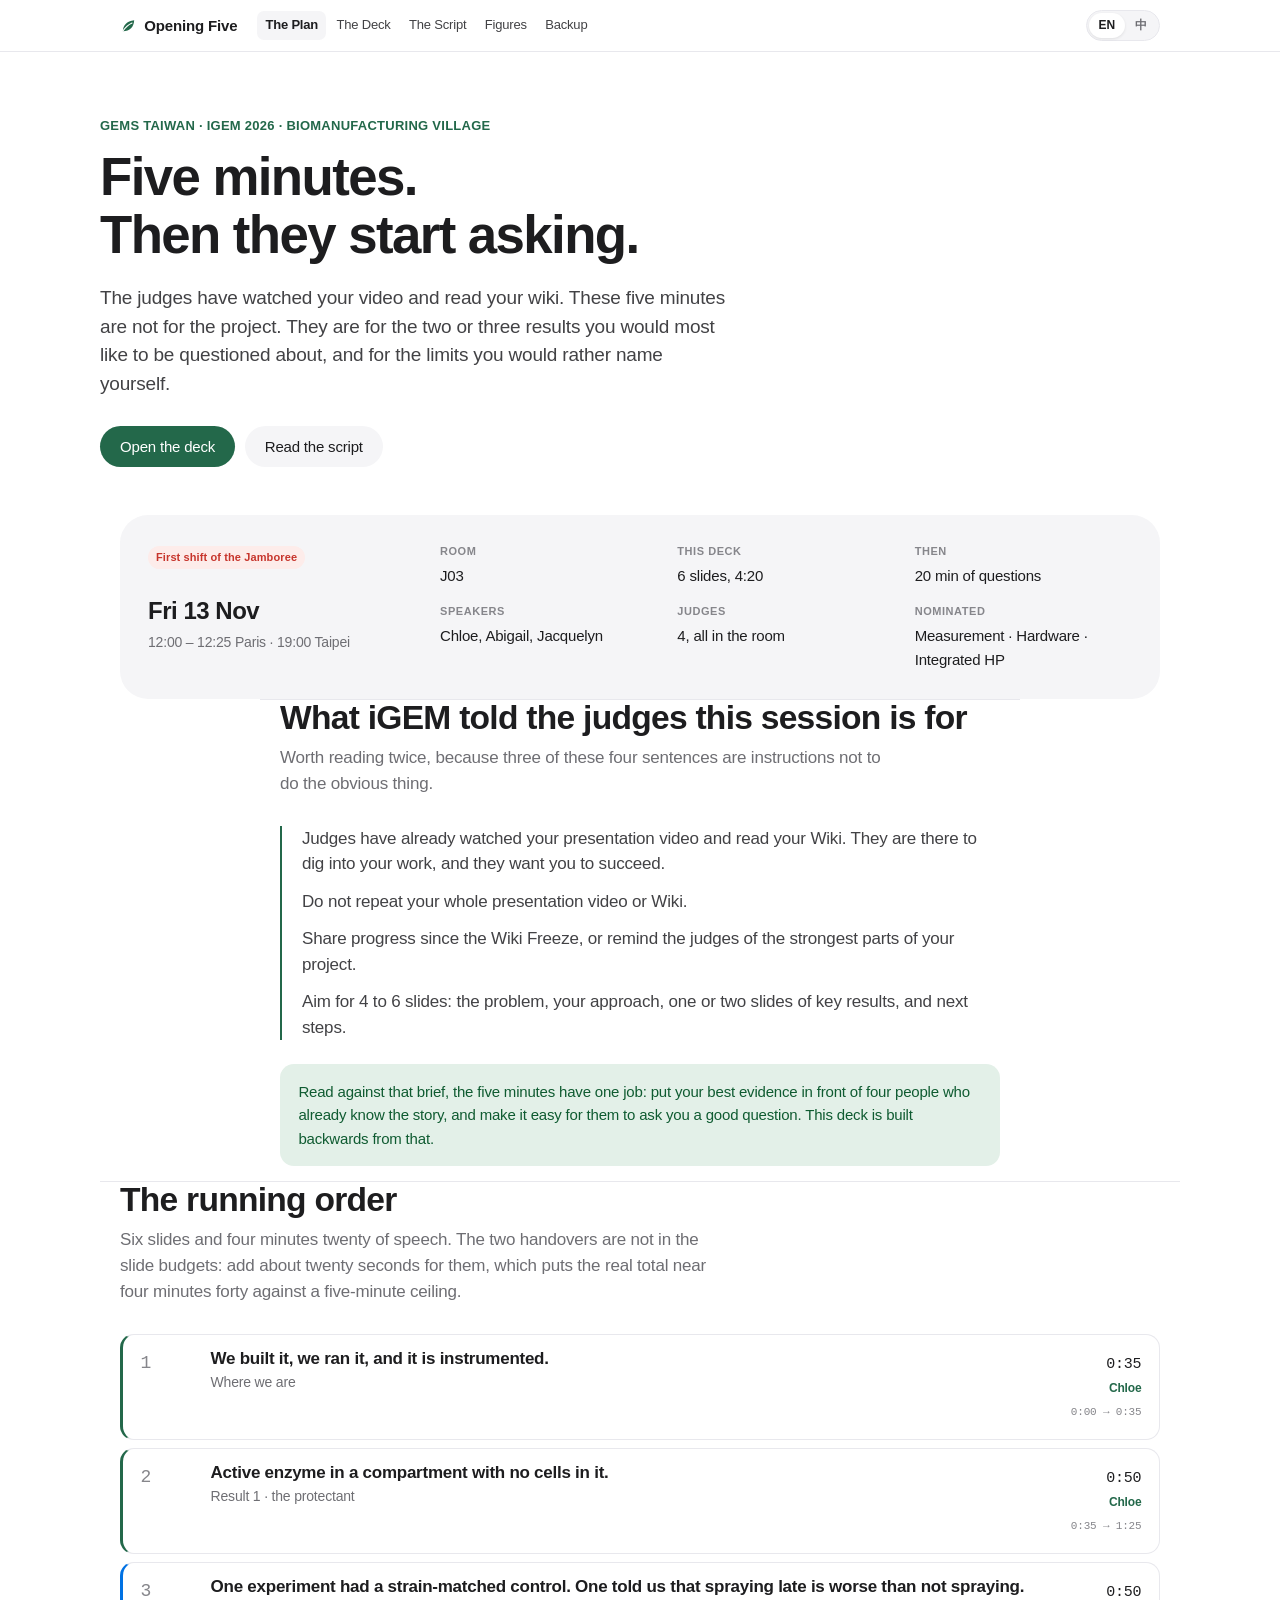
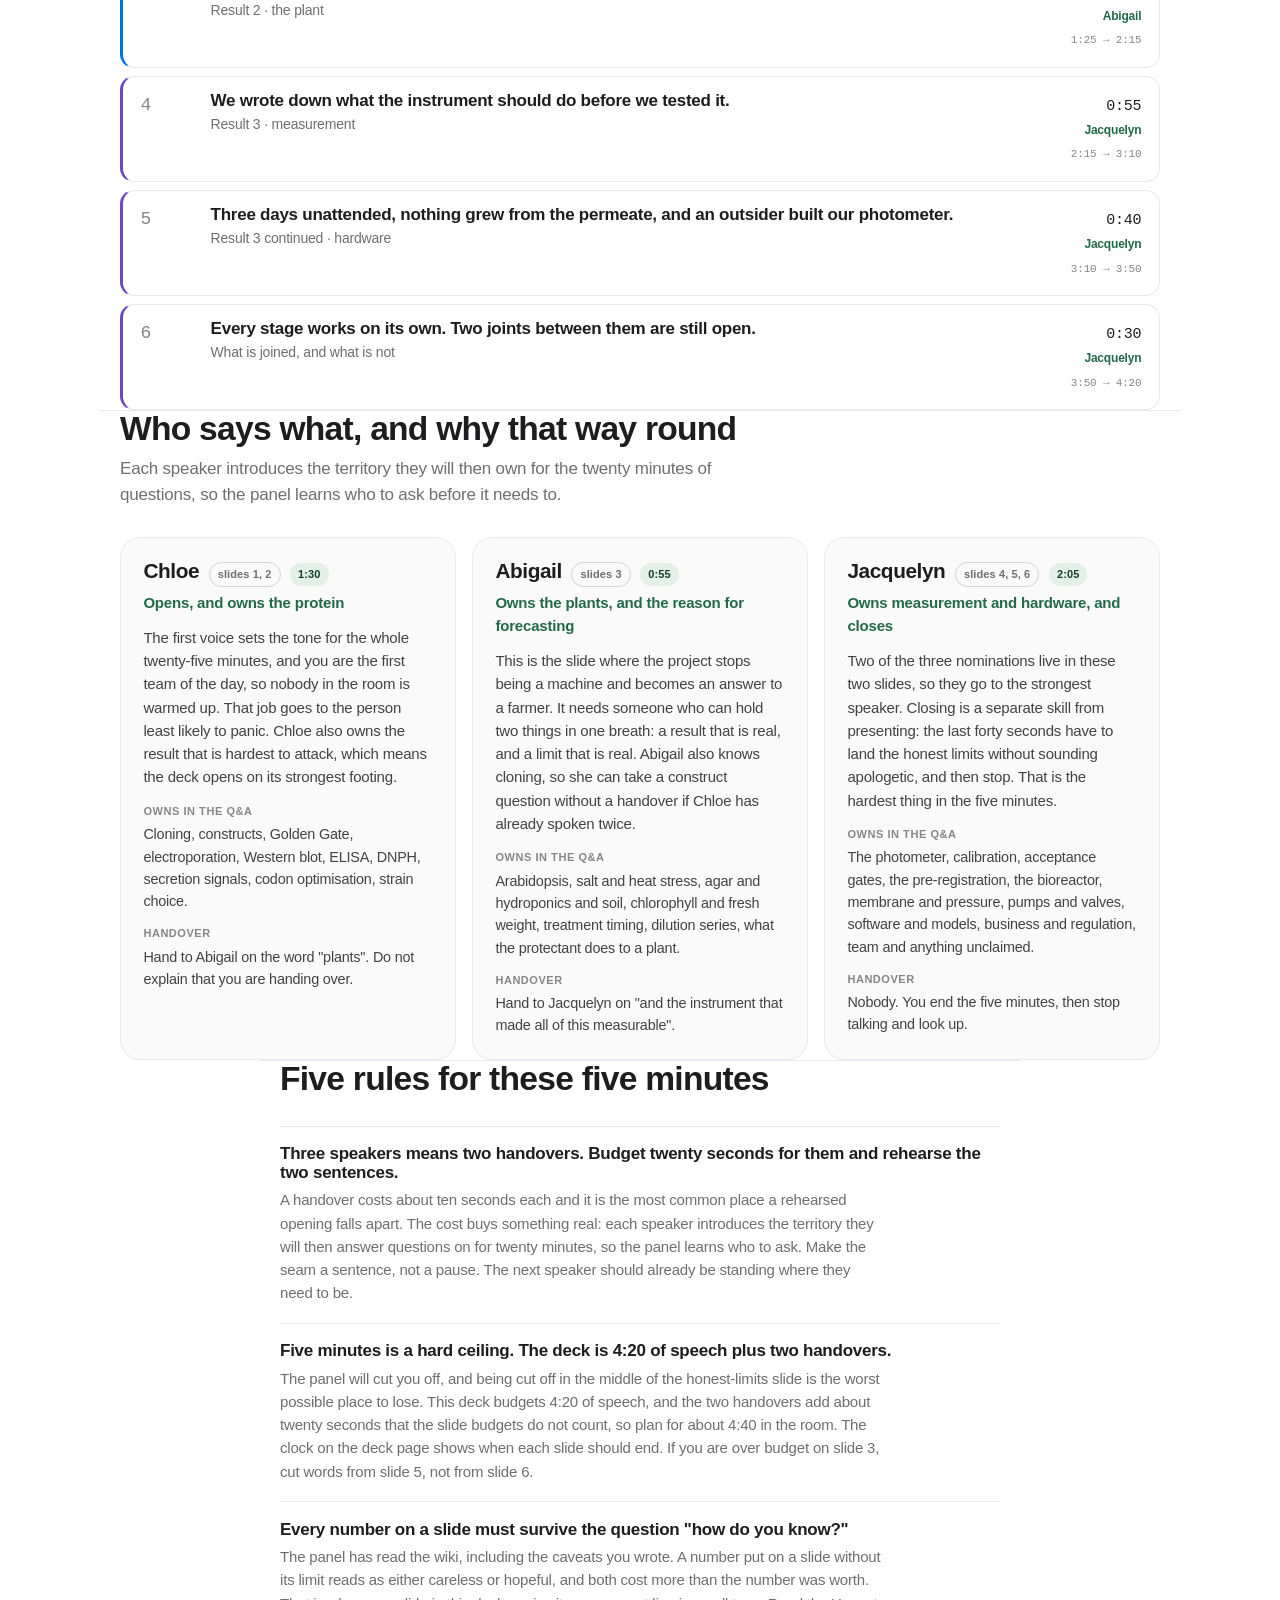
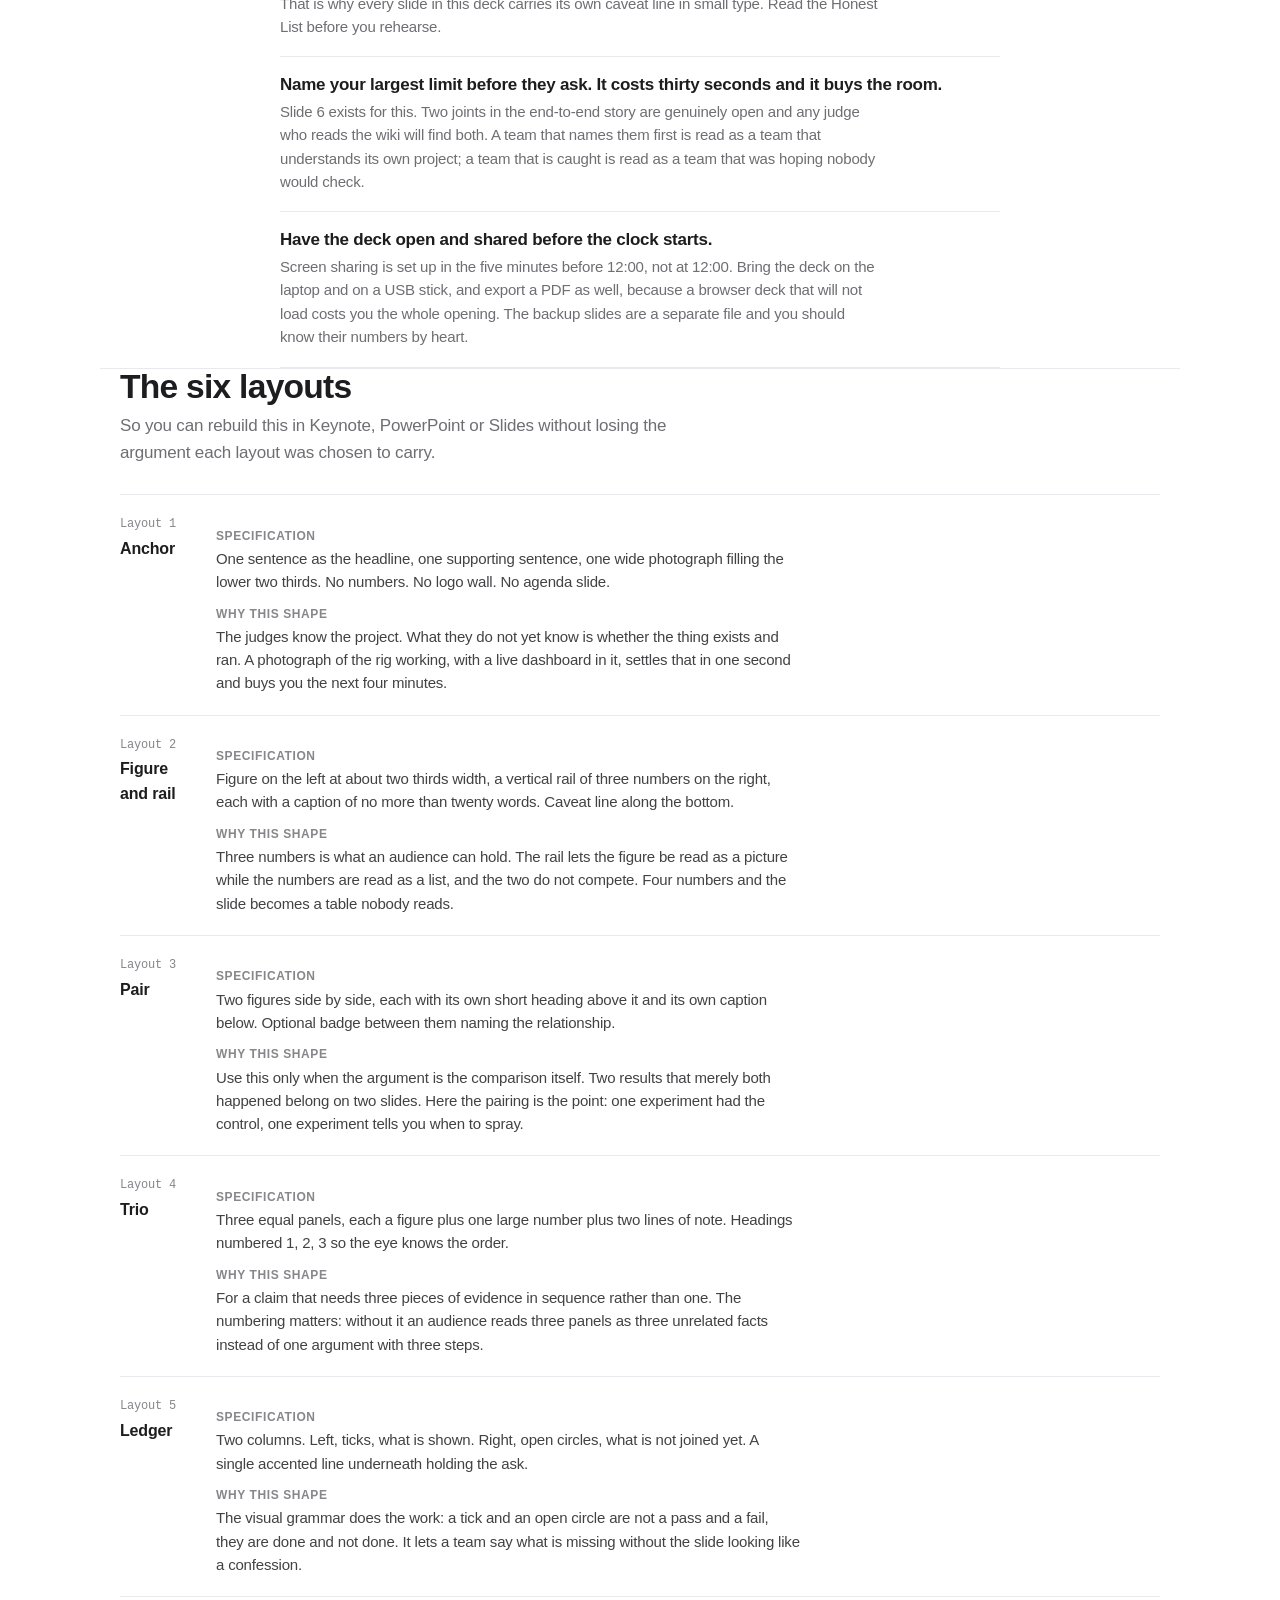
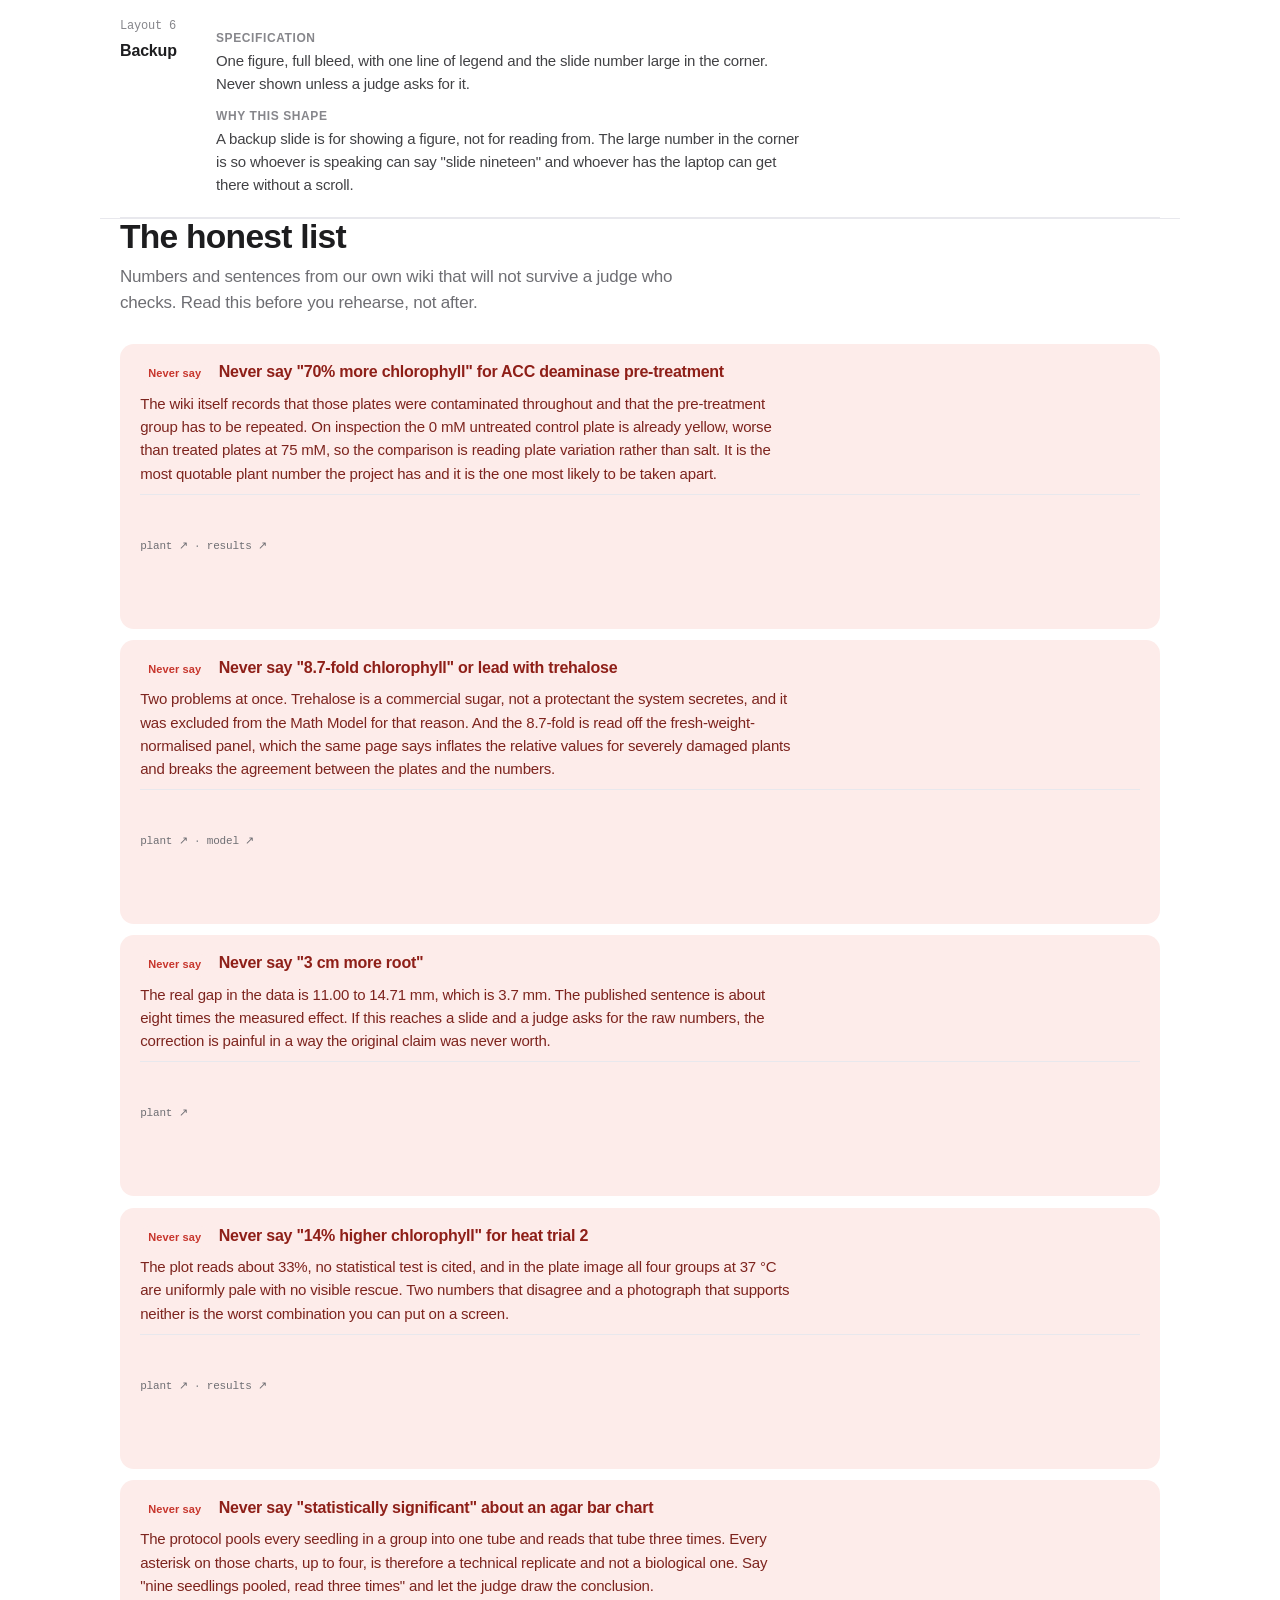
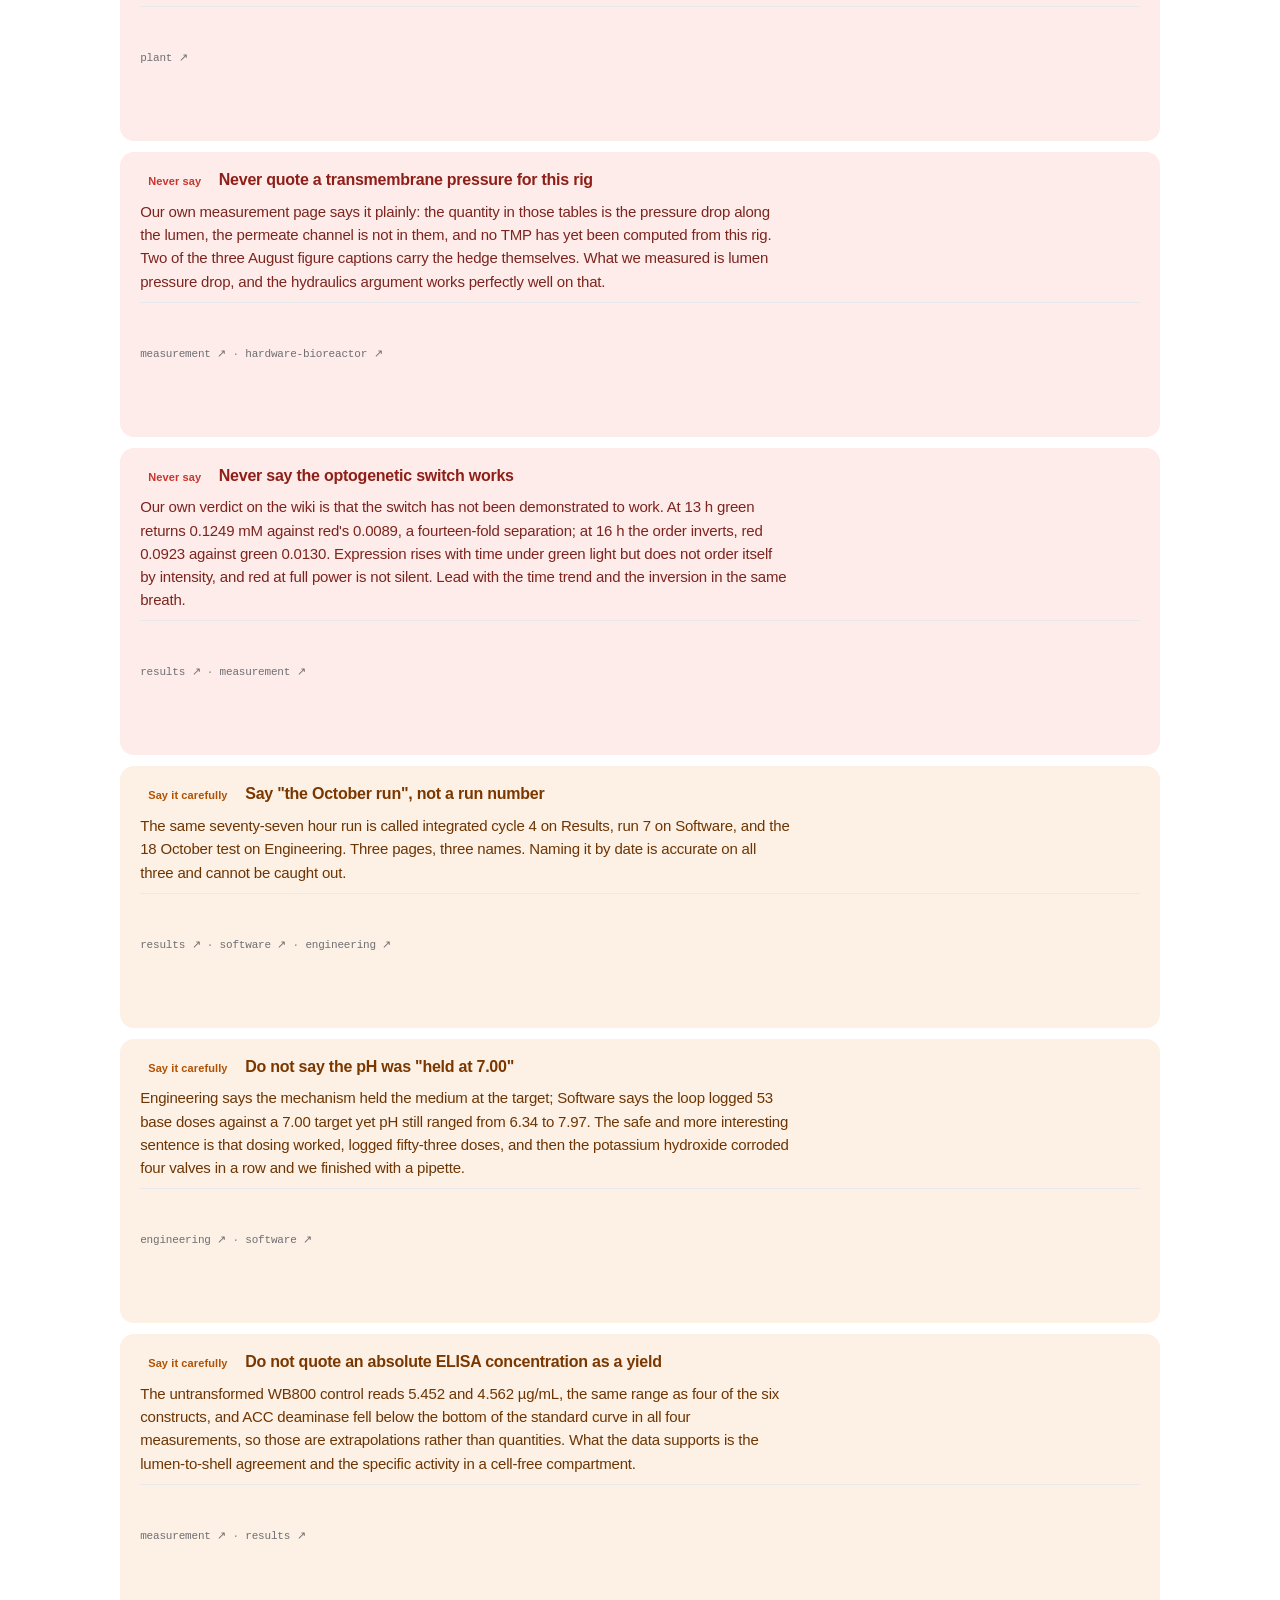
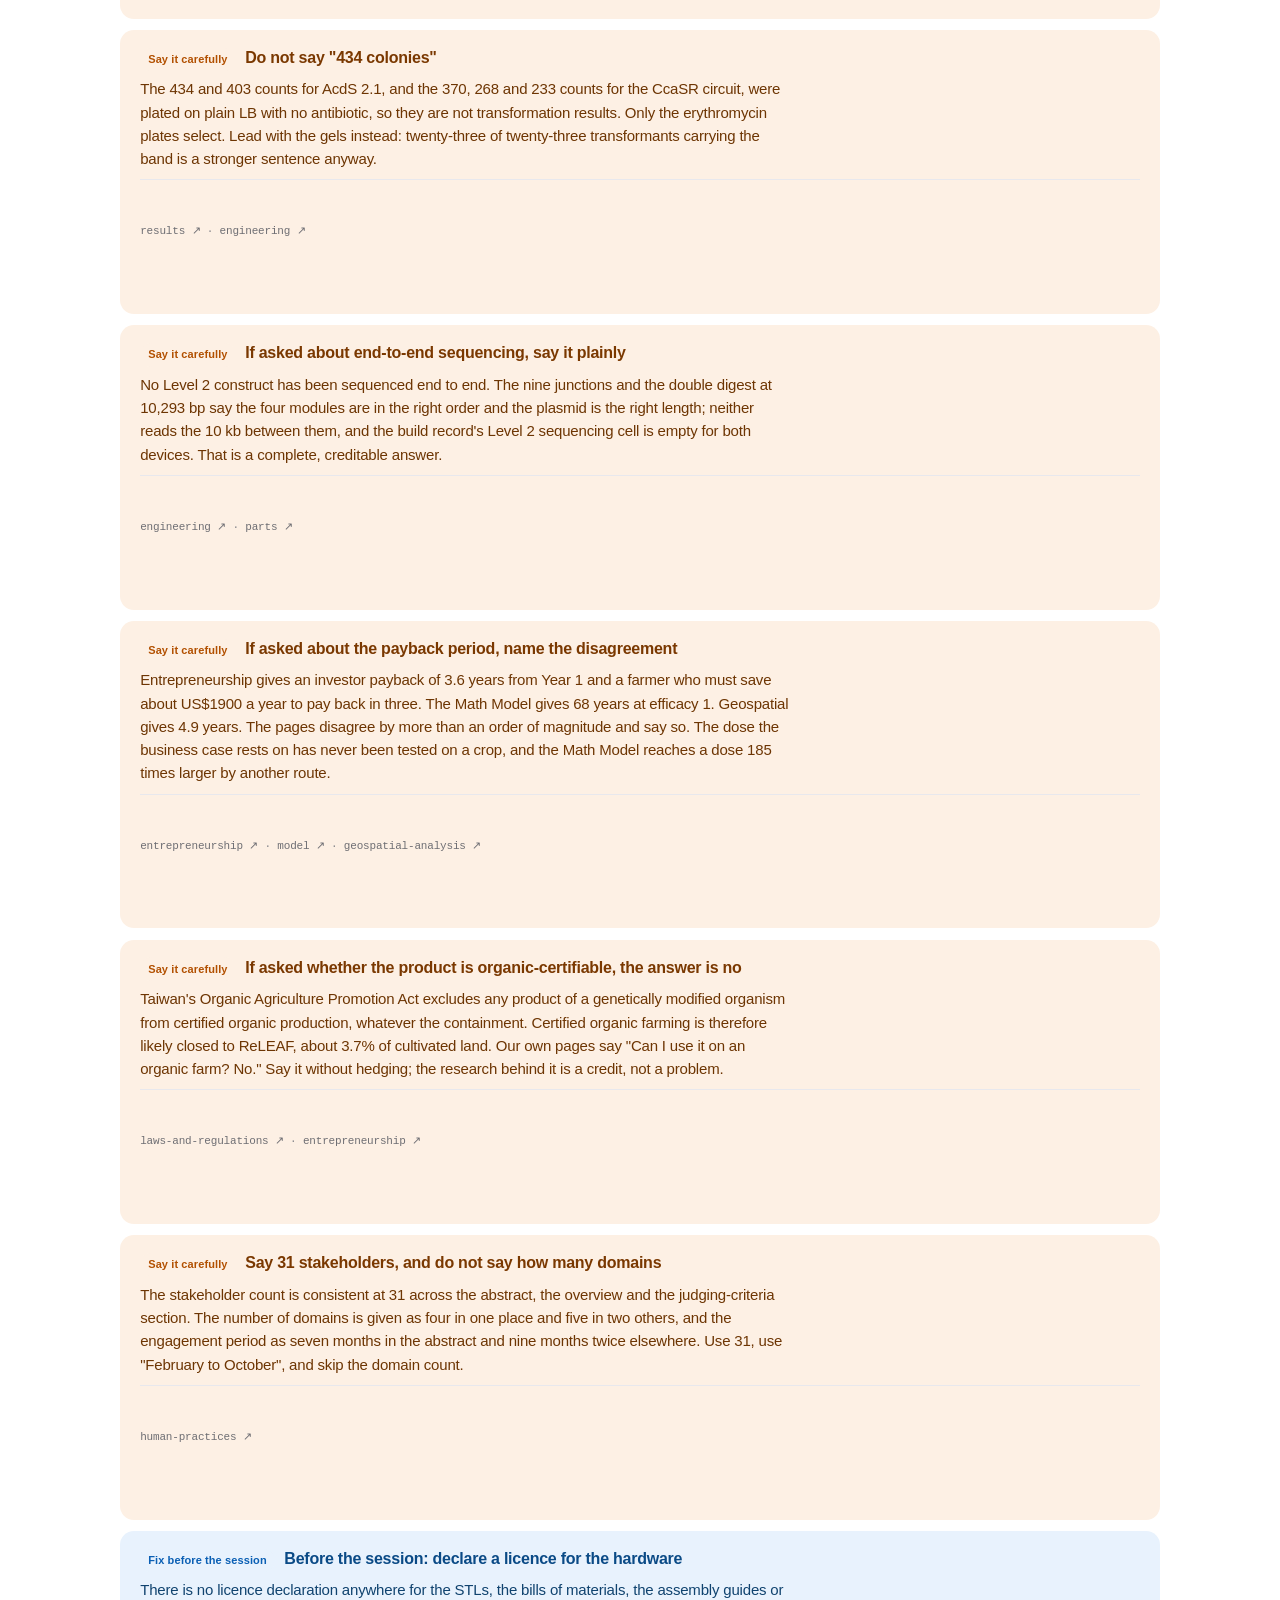
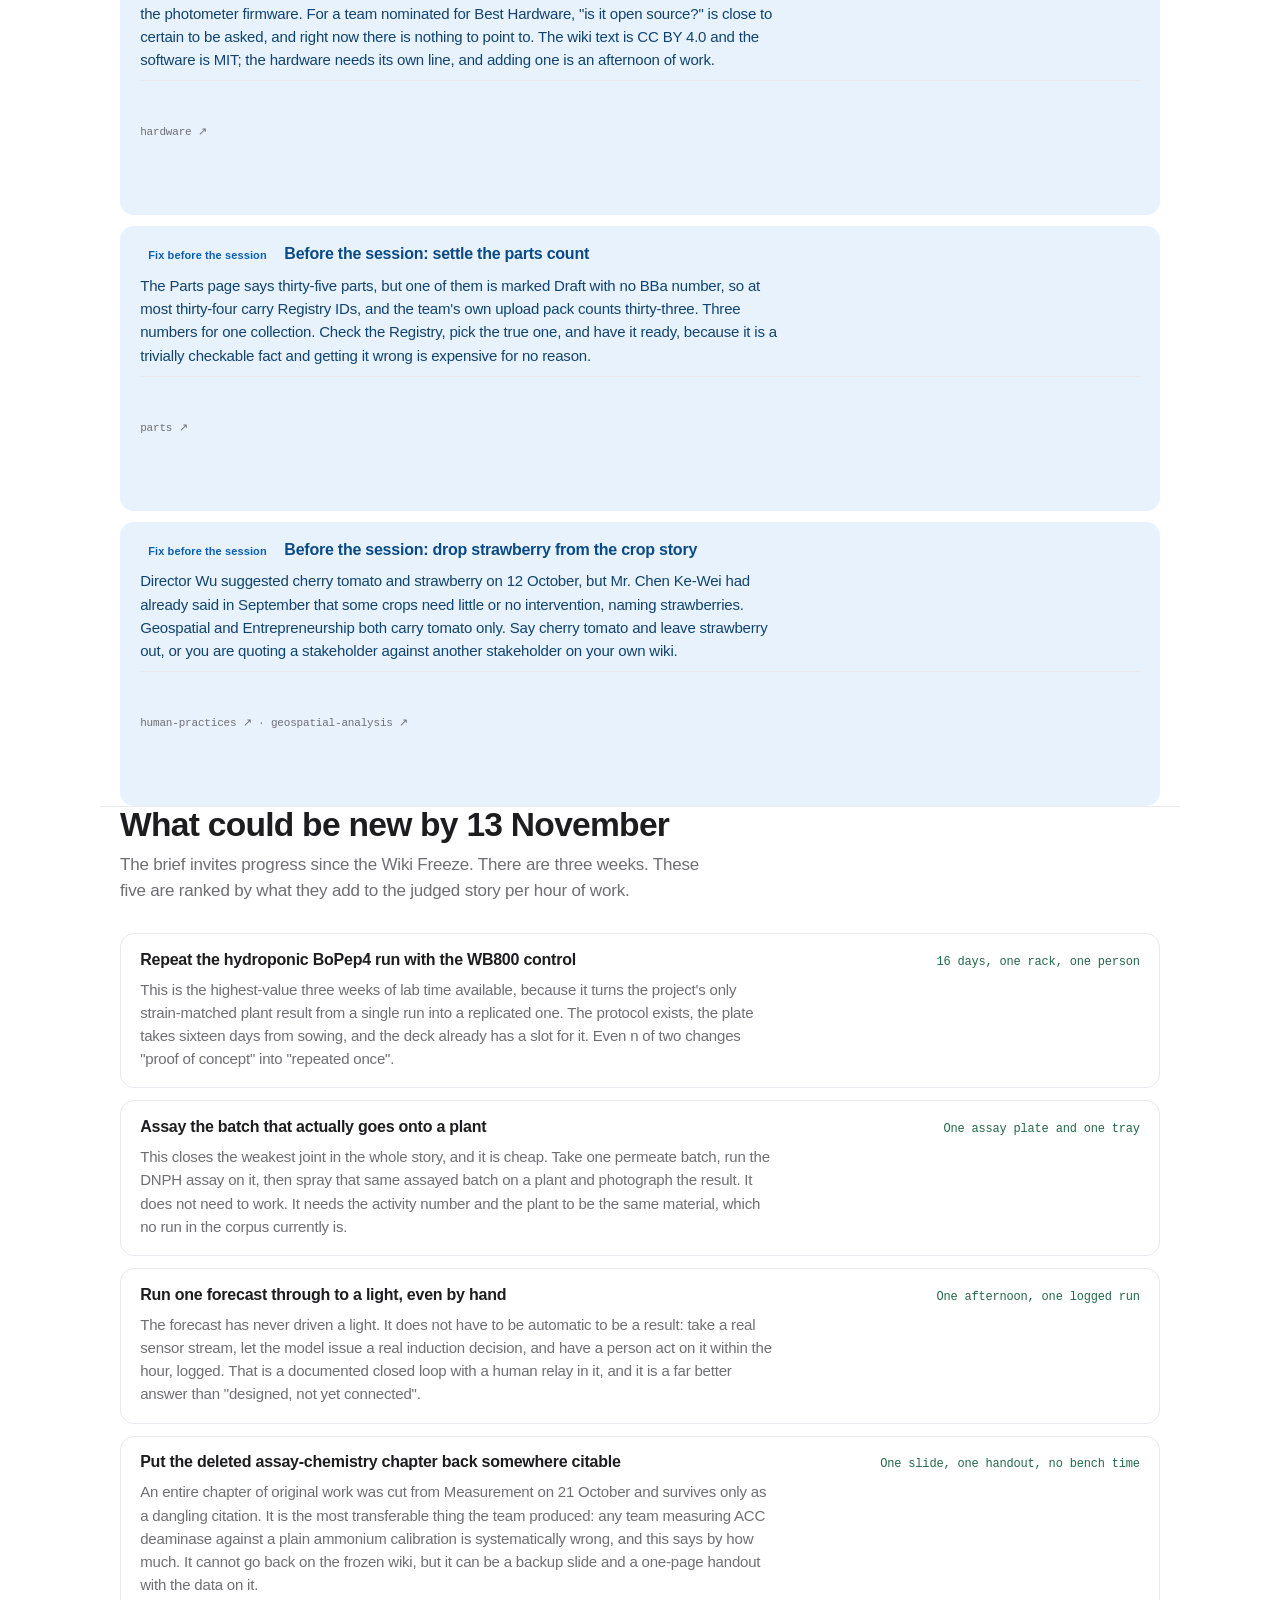
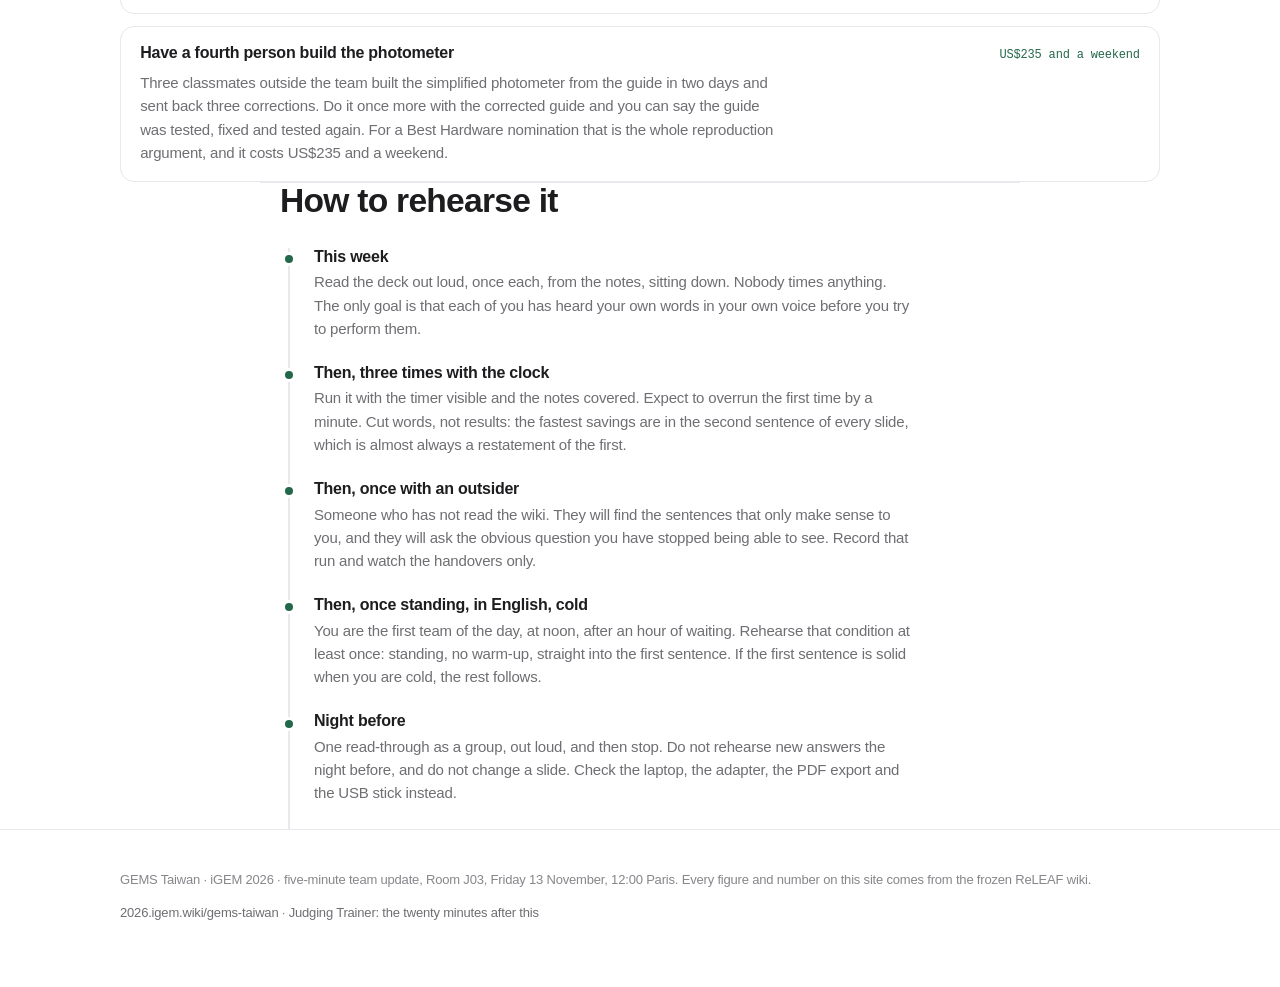
==== docs/index.html @ 12028c1b "ReLEAF Opening Five: six slides and 4:20 for the 13 Nov judging update Five bilingual pages for the " ====
<!doctype html>
<html lang="en">
<head>
<meta charset="utf-8">
<meta name="viewport" content="width=device-width, initial-scale=1">
<title>ReLEAF Opening Five · the five-minute judging update</title>
<meta name="description" content="Six slides, three speakers and four minutes thirty for the GEMS Taiwan five-minute team update at the iGEM 2026 Grand Jamboree.">
<link rel="stylesheet" href="assets/css/base.css">
<link rel="stylesheet" href="assets/css/pages.css">
<link rel="icon" href="data:image/svg+xml,%3Csvg xmlns='http://www.w3.org/2000/svg' viewBox='0 0 24 24'%3E%3Cpath d='M4 20c0-8 5.5-14.5 16-15.5C19.5 14 14 20 4 20Z' fill='%2323684a'/%3E%3C/svg%3E">
</head>
<body>

<header class="hero wrap">
  <p class="eyebrow" data-en="GEMS Taiwan · iGEM 2026 · Biomanufacturing Village" data-zh="GEMS Taiwan · iGEM 2026 · 生物製造村"></p>
  <h1 data-en="Five minutes." data-zh="五分鐘。"></h1>
  <h1 class="h1-muted" data-en="Then they start asking." data-zh="然後他們開始提問。"></h1>
  <p class="lede" style="max-width:60ch;margin-top:1.25rem"
     data-en="The judges have watched your video and read your wiki. These five minutes are not for the project. They are for the two or three results you would most like to be questioned about, and for the limits you would rather name yourself."
     data-zh="評審已經看過你們的影片、讀過你們的 wiki。這五分鐘不是用來介紹專題的。它是用來講那兩三個你們最希望被追問的結果，以及那些你們寧願自己先說出口的限制。"></p>
  <div class="btn-row" style="margin-top:1.75rem">
    <a class="btn btn-accent" href="deck.html" data-en="Open the deck" data-zh="打開投影片"></a>
    <a class="btn btn-ghost" href="script.html" data-en="Read the script" data-zh="讀逐字稿"></a>
  </div>
</header>

<section class="wrap" id="session">
  <div class="sess">
    <div>
      <p class="pill pill-r" data-en="First shift of the Jamboree" data-zh="全場第一輪"></p>
      <div class="sess-date" style="margin-top:.7rem">
        <strong data-en="Fri 13 Nov" data-zh="11 月 13 日（五）"></strong>
        <span data-en="12:00 – 12:25 Paris · 19:00 Taipei" data-zh="巴黎 12:00 – 12:25 · 台北 19:00"></span>
      </div>
      <p class="cd" id="countdown" aria-live="polite"></p>
    </div>
    <dl class="sess-facts">
      <div><dt data-en="Room" data-zh="會談室"></dt><dd>J03</dd></div>
      <div><dt data-en="This deck" data-zh="這份投影片"></dt><dd data-en="6 slides, 4:20" data-zh="6 張，4:20"></dd></div>
      <div><dt data-en="Then" data-zh="接著"></dt><dd data-en="20 min of questions" data-zh="20 分鐘問答"></dd></div>
      <div><dt data-en="Speakers" data-zh="講者"></dt><dd data-en="Chloe, Abigail, Jacquelyn" data-zh="Chloe、Abigail、Jacquelyn"></dd></div>
      <div><dt data-en="Judges" data-zh="評審"></dt><dd data-en="4, all in the room" data-zh="4 位，全部在現場"></dd></div>
      <div><dt data-en="Nominated" data-zh="提名"></dt><dd data-en="Measurement · Hardware · Integrated HP" data-zh="最佳量測 · 最佳硬體 · 整合人文實踐"></dd></div>
    </dl>
  </div>
</section>

<section class="wrap narrow">
  <div class="sec-head">
    <h2 data-en="What iGEM told the judges this session is for" data-zh="iGEM 對評審說明這場會談的用途"></h2>
    <p data-en="Worth reading twice, because three of these four sentences are instructions not to do the obvious thing."
       data-zh="值得讀兩次，因為這四句話裡有三句是在叫你們「不要做那個最直覺的動作」。"></p>
  </div>
  <div class="brief"><ul id="brief"></ul></div>
  <p class="note note-a" style="margin-top:1.5rem"
     data-en="Read against that brief, the five minutes have one job: put your best evidence in front of four people who already know the story, and make it easy for them to ask you a good question. This deck is built backwards from that."
     data-zh="照這份說明來讀，這五分鐘只有一個任務：把你們最好的證據放到四個已經知道故事的人面前，並且讓他們容易問出一個好問題。這份投影片就是從這個任務反推設計的。"></p>
</section>

<section class="wrap">
  <div class="sec-head">
    <h2 data-en="The running order" data-zh="進行順序"></h2>
    <p data-en="Six slides and four minutes twenty of speech. The two handovers are not in the slide budgets: add about twenty seconds for them, which puts the real total near four minutes forty against a five-minute ceiling."
       data-zh="六張投影片、四分二十秒的講話時間。兩次交棒不含在投影片預算裡：請為它們加上約二十秒，所以實際總長接近四分四十秒，而上限是五分鐘。"></p>
  </div>
  <div class="order" id="order"></div>
</section>

<section class="wrap">
  <div class="sec-head">
    <h2 data-en="Who says what, and why that way round" data-zh="誰講什麼，以及為什麼這樣分"></h2>
    <p data-en="Each speaker introduces the territory they will then own for the twenty minutes of questions, so the panel learns who to ask before it needs to."
       data-zh="每位講者會先介紹自己接下來二十分鐘問答要負責的領域，讓評審在需要之前就知道該問誰。"></p>
  </div>
  <div class="grid g3" id="speakers"></div>
</section>

<section class="wrap narrow">
  <div class="sec-head">
    <h2 data-en="Five rules for these five minutes" data-zh="這五分鐘的五條規則"></h2>
  </div>
  <div class="rules" id="rules"></div>
</section>

<section class="wrap">
  <div class="sec-head">
    <h2 data-en="The six layouts" data-zh="六種版面"></h2>
    <p data-en="So you can rebuild this in Keynote, PowerPoint or Slides without losing the argument each layout was chosen to carry."
       data-zh="這樣你們在 Keynote、PowerPoint 或 Google Slides 重做時，不會丟掉每個版面原本要承載的論證。"></p>
  </div>
  <div id="layouts"></div>
</section>

<section class="wrap">
  <div class="sec-head">
    <h2 data-en="The honest list" data-zh="誠實清單"></h2>
    <p data-en="Numbers and sentences from our own wiki that will not survive a judge who checks. Read this before you rehearse, not after."
       data-zh="來自我們自己 wiki、但撐不過評審查證的數字與句子。請在排練之前讀，不要排練之後才讀。"></p>
  </div>
  <div class="hon" id="honest"></div>
</section>

<section class="wrap">
  <div class="sec-head">
    <h2 data-en="What could be new by 13 November" data-zh="到 11 月 13 日之前可以變成新東西的"></h2>
    <p data-en="The brief invites progress since the Wiki Freeze. There are three weeks. These five are ranked by what they add to the judged story per hour of work."
       data-zh="說明裡歡迎分享 Wiki 凍結之後的進展。還有三週。以下五項是按「每小時工作為評審故事增加多少」排序的。"></p>
  </div>
  <div class="fresh" id="fresh"></div>
</section>

<section class="wrap narrow">
  <div class="sec-head">
    <h2 data-en="How to rehearse it" data-zh="怎麼排練"></h2>
  </div>
  <div class="tl" id="plan"></div>
</section>

<script src="assets/js/site.js"></script>
<script src="data/content.js"></script>
<script src="data/deck.js"></script>
<script>
(function () {
  var S = window.Site;

  function countdown() {
    var el = document.getElementById('countdown');
    if (!el) return;
    /* 13 Nov 2026, 12:00 Paris = 11:00 UTC (CET, UTC+1) */
    var t = Date.UTC(2026, 10, 13, 11, 0, 0) - Date.now();
    if (t <= 0) { el.textContent = ''; return; }
    var d = Math.floor(t / 86400000), h = Math.floor(t / 3600000) % 24;
    el.textContent = S.lang === 'zh'
      ? '距離開場還有 ' + d + ' 天 ' + h + ' 小時'
      : d + ' days ' + h + ' hours until you start speaking';
  }

  function draw() {
    var h, i;

    h = '';
    for (i = 0; i < CONTENT.brief.length; i++) h += '<li>' + S.esc(S.p(CONTENT.brief[i])) + '</li>';
    document.getElementById('brief').innerHTML = h;

    h = '';
    var run = 0;
    for (i = 0; i < DECK.slides.length; i++) {
      var s = DECK.slides[i], sp = DECK.speakers[s.speaker];
      var prev = run; run += s.budget;
      h += '<div class="ord" data-who="' + s.speaker + '">' +
        '<div class="ord-n">' + (i + 1) + '</div>' +
        '<div><h3>' + S.esc(S.t(s, 'title')) + '</h3>' +
        '<p>' + S.esc(S.t(s, 'kicker')) + '</p></div>' +
        '<div class="ord-t"><span class="b">' + S.clock(s.budget) + '</span>' +
        '<span class="w">' + S.esc(S.p(sp.name)) + '</span>' +
        '<span class="src">' + S.clock(prev) + ' → ' + S.clock(run) + '</span></div></div>';
    }
    document.getElementById('order').innerHTML = h;

    h = '';
    for (i = 0; i < CONTENT.speakers.length; i++) {
      var k = CONTENT.speakers[i];
      h += '<div class="spk"><div class="top"><h3>' + S.esc(k.name) + '</h3>' +
        '<span class="pill pill-line">' + (S.lang === 'zh' ? '投影片 ' : 'slides ') + k.slides + '</span>' +
        '<span class="pill pill-a">' + S.clock(k.secs) + '</span></div>' +
        '<p class="r">' + S.esc(S.t(k, 'role')) + '</p>' +
        '<p style="font-size:.9375rem;color:var(--ink-2);margin:0">' + S.esc(S.t(k, 'why')) + '</p>' +
        '<dl><dt data-en="Owns in the Q&amp;A" data-zh="問答負責範圍"></dt><dd>' + S.esc(S.t(k, 'owns')) + '</dd>' +
        '<dt data-en="Handover" data-zh="交棒"></dt><dd>' + S.esc(S.t(k, 'hand')) + '</dd></dl></div>';
    }
    document.getElementById('speakers').innerHTML = h;

    h = '';
    for (i = 0; i < CONTENT.rules.length; i++) {
      var r = CONTENT.rules[i];
      h += '<div class="rule"><h3>' + S.esc(S.t(r, 'head')) + '</h3><p>' + S.esc(S.t(r, 'body')) + '</p></div>';
    }
    document.getElementById('rules').innerHTML = h;

    h = '';
    for (i = 0; i < CONTENT.layouts.length; i++) {
      var l = CONTENT.layouts[i];
      h += '<div class="ly"><div class="ly-n">' + (S.lang === 'zh' ? '版面 ' : 'Layout ') + l.n +
        '<strong>' + S.esc(S.t(l, 'name')) + '</strong></div><div>' +
        '<h4 data-en="Specification" data-zh="規格"></h4><p>' + S.esc(S.t(l, 'spec')) + '</p>' +
        '<h4 data-en="Why this shape" data-zh="為什麼是這個形狀"></h4><p>' + S.esc(S.t(l, 'why')) + '</p></div></div>';
    }
    document.getElementById('layouts').innerHTML = h;

    var LBL = {
      never: { en: 'Never say', zh: '絕對不要說' },
      care:  { en: 'Say it carefully', zh: '要小心地說' },
      fix:   { en: 'Fix before the session', zh: '會談前要處理' }
    };
    h = '';
    for (i = 0; i < CONTENT.honest.length; i++) {
      var o = CONTENT.honest[i];
      h += '<div class="hc ' + o.kind + '"><div class="top">' +
        '<span class="pill ' + (o.kind === 'never' ? 'pill-r' : o.kind === 'care' ? 'pill-w' : 'pill-b') + '">' +
        S.esc(S.p(LBL[o.kind])) + '</span>' +
        '<h3>' + S.esc(S.t(o, 'head')) + '</h3></div>' +
        '<p>' + S.esc(S.t(o, 'body')) + '</p>' +
        '<div class="foot">' + S.srcLink(o.src) + '</div></div>';
    }
    document.getElementById('honest').innerHTML = h;

    h = '';
    for (i = 0; i < CONTENT.fresh.length; i++) {
      var f = CONTENT.fresh[i];
      h += '<div class="fr"><div class="top"><h3>' + S.esc(S.t(f, 'head')) + '</h3>' +
        '<span class="cost">' + S.esc(S.t(f, 'cost')) + '</span></div>' +
        '<p>' + S.esc(S.t(f, 'body')) + '</p></div>';
    }
    document.getElementById('fresh').innerHTML = h;

    h = '';
    for (i = 0; i < CONTENT.plan.length; i++) {
      var p = CONTENT.plan[i];
      h += '<div class="tli"><h3>' + S.esc(S.t(p, 't')) + '</h3><p>' + S.esc(S.t(p, 'b')) + '</p></div>';
    }
    document.getElementById('plan').innerHTML = h;

    S.applyStatic(document.body);
    countdown();
  }

  S.onLang(draw);
  document.addEventListener('DOMContentLoaded', function () { draw(); setInterval(countdown, 60000); });
})();
</script>
</body>
</html>
---- docs/assets/css/base.css ----
/* ReLEAF Opening Five — base
 * White paper, the wiki's own Inter, hairline rules, one green accent.
 * Shares its vocabulary with the Judging Trainer so the two sites feel like one.
 */

@font-face {
  font-family: "Inter";
  font-style: normal;
  font-weight: 100 900;
  font-display: swap;
  src: url("https://static.igem.wiki/teams/6072/wiki/site/inter-variable-site.woff2") format("woff2");
}

:root {
  --font-text: "Inter", -apple-system, BlinkMacSystemFont, "SF Pro Text", "Helvetica Neue",
               "PingFang TC", "Noto Sans TC", "Microsoft JhengHei", sans-serif;
  --font-display: "Inter", -apple-system, BlinkMacSystemFont, "SF Pro Display", "Helvetica Neue",
               "PingFang TC", "Noto Sans TC", sans-serif;
  --font-mono: ui-monospace, "SF Mono", SFMono-Regular, Menlo, monospace;

  --paper: #ffffff;
  --paper-2: #f5f5f7;
  --paper-3: #fafafa;
  --ink: #1d1d1f;
  --ink-2: #424245;
  --muted: #6e6e73;
  --faint: #86868b;
  --rule: #d2d2d7;
  --rule-soft: #e8e8ed;

  --accent: #23684a;
  --accent-deep: #14402b;
  --accent-wash: #e3f0e8;
  --blue: #0071e3;
  --blue-wash: #e8f2fd;
  --amber: #b25000;
  --amber-wash: #fdf0e4;
  --red: #c7352c;
  --red-wash: #fdecea;
  --violet: #6b47c4;
  --violet-wash: #f1ecfc;

  --r-sm: 10px;
  --r: 14px;
  --r-lg: 20px;
  --r-xl: 28px;

  --shadow-1: 0 1px 2px rgba(0,0,0,.04), 0 4px 14px rgba(0,0,0,.05);
  --shadow-2: 0 2px 6px rgba(0,0,0,.06), 0 16px 40px rgba(0,0,0,.08);

  --nav-h: 52px;
  --page: 1080px;
}

* { box-sizing: border-box; }

html { -webkit-text-size-adjust: 100%; scroll-behavior: smooth; scroll-padding-top: calc(var(--nav-h) + 16px); }

body {
  margin: 0;
  background: var(--paper);
  color: var(--ink);
  font-family: var(--font-text);
  font-size: 17px;
  line-height: 1.55;
  letter-spacing: -.011em;
  -webkit-font-smoothing: antialiased;
}

h1, h2, h3, h4 { font-family: var(--font-display); letter-spacing: -.022em; line-height: 1.1; margin: 0; font-weight: 600; }
h1 { font-size: clamp(2.1rem, 1.5rem + 2.6vw, 3.3rem); letter-spacing: -.03em; }
h2 { font-size: clamp(1.5rem, 1.2rem + 1.2vw, 2.1rem); }
h3 { font-size: 1.2rem; }
h4 { font-size: 1rem; }
p { margin: 0 0 1em; }
a { color: var(--accent); text-decoration: none; }
a:hover { text-decoration: underline; }
small { font-size: .8125rem; }
hr { border: 0; border-top: 1px solid var(--rule-soft); margin: 2.5rem 0; }

:focus-visible { outline: 2px solid var(--blue); outline-offset: 3px; border-radius: 6px; }

/* ── Nav ── */
.nav {
  position: sticky; top: 0; z-index: 60;
  height: var(--nav-h);
  background: rgba(255,255,255,.82);
  backdrop-filter: saturate(180%) blur(20px);
  -webkit-backdrop-filter: saturate(180%) blur(20px);
  border-bottom: 1px solid var(--rule-soft);
}
.nav-in {
  max-width: var(--page); margin: 0 auto; height: 100%;
  display: flex; align-items: center; gap: 1.25rem; padding: 0 20px;
}
.nav-brand {
  font-weight: 600; font-size: .9375rem; color: var(--ink); letter-spacing: -.01em;
  display: flex; align-items: center; gap: .45rem; flex: none;
}
.nav-brand .leaf { width: 17px; height: 17px; flex: none; }
.nav-links { display: flex; gap: .15rem; overflow-x: auto; scrollbar-width: none; flex: 1; }
.nav-links::-webkit-scrollbar { display: none; }
.nav-links a {
  color: var(--ink-2); font-size: .8125rem; white-space: nowrap;
  padding: .3rem .5rem; border-radius: 7px; text-decoration: none;
}
.nav-links a:hover { background: var(--paper-2); text-decoration: none; }
.nav-links a[aria-current="page"] { color: var(--ink); font-weight: 600; background: var(--paper-2); }
.lang {
  flex: none; display: flex; background: var(--paper-2); border-radius: 999px; padding: 2px;
  border: 1px solid var(--rule-soft);
}
.lang button {
  border: 0; background: none; font: inherit; font-size: .75rem; font-weight: 600;
  color: var(--muted); padding: .2rem .62rem; border-radius: 999px; cursor: pointer;
  font-family: var(--font-text);
}
.lang button[aria-pressed="true"] { background: #fff; color: var(--ink); box-shadow: 0 1px 3px rgba(0,0,0,.09); }

/* ── Layout ── */
.wrap { max-width: var(--page); margin: 0 auto; padding: 0 20px; }
.narrow { max-width: 760px; }
section { padding: 3.5rem 0; }
section + section { border-top: 1px solid var(--rule-soft); }
.hero { padding: 4rem 0 3rem; }
.hero .eyebrow { color: var(--accent); font-weight: 600; font-size: .8125rem; letter-spacing: .02em; text-transform: uppercase; margin-bottom: .75rem; }
.lede { font-size: 1.1875rem; color: var(--ink-2); line-height: 1.5; }
.lede-sm { font-size: 1.0625rem; color: var(--muted); }
.sec-head { margin-bottom: 1.75rem; }
.sec-head p { color: var(--muted); margin: .5rem 0 0; max-width: 64ch; }

.grid { display: grid; gap: 1rem; }
.g2 { grid-template-columns: repeat(2, minmax(0,1fr)); }
.g3 { grid-template-columns: repeat(3, minmax(0,1fr)); }
.g4 { grid-template-columns: repeat(4, minmax(0,1fr)); }
@media (max-width: 900px) { .g3, .g4 { grid-template-columns: repeat(2, minmax(0,1fr)); } }
@media (max-width: 620px) { .g2, .g3, .g4 { grid-template-columns: 1fr; } }

/* ── Cards ── */
.card {
  background: var(--paper); border: 1px solid var(--rule-soft); border-radius: var(--r);
  padding: 1.15rem 1.25rem;
}
.card-soft { background: var(--paper-3); border-color: transparent; }
.card-2 { background: var(--paper-2); border: 0; border-radius: var(--r-lg); padding: 1.5rem; }
.card h3, .card h4 { margin-bottom: .4rem; }
.card p:last-child { margin-bottom: 0; }

.tile {
  display: block; background: var(--paper-2); border-radius: var(--r-lg); padding: 1.4rem;
  color: var(--ink); text-decoration: none; border: 1px solid transparent;
  transition: transform .18s ease, box-shadow .18s ease, background .18s ease;
}
.tile:hover { text-decoration: none; background: #fff; border-color: var(--rule-soft); box-shadow: var(--shadow-2); transform: translateY(-2px); }
.tile .n { font-family: var(--font-mono); font-size: .6875rem; color: var(--faint); letter-spacing: .04em; }
.tile h3 { margin: .45rem 0 .35rem; }
.tile p { color: var(--muted); font-size: .9375rem; margin: 0; }

/* ── Bits ── */
.pill {
  display: inline-flex; align-items: center; gap: .3rem;
  font-size: .6875rem; font-weight: 600; letter-spacing: .01em;
  padding: .2rem .5rem; border-radius: 999px; background: var(--paper-2); color: var(--muted);
  white-space: nowrap;
}
.pill-a { background: var(--accent-wash); color: var(--accent-deep); }
.pill-b { background: var(--blue-wash); color: #0a5fb4; }
.pill-w { background: var(--amber-wash); color: var(--amber); }
.pill-r { background: var(--red-wash); color: var(--red); }
.pill-v { background: var(--violet-wash); color: var(--violet); }
.pill-line { background: none; border: 1px solid var(--rule); color: var(--muted); }

.kw { display: flex; flex-wrap: wrap; gap: .4rem; margin: .6rem 0; }
.kw span {
  font-size: .8125rem; font-weight: 600; color: var(--accent-deep);
  background: var(--accent-wash); padding: .22rem .6rem; border-radius: 8px;
}
.kw-mono span { font-family: var(--font-mono); font-weight: 500; font-size: .75rem; }

.btn {
  font: inherit; font-size: .9375rem; font-weight: 500; font-family: var(--font-text);
  background: var(--ink); color: #fff; border: 0; border-radius: 999px;
  padding: .55rem 1.25rem; cursor: pointer; text-decoration: none; display: inline-flex;
  align-items: center; gap: .4rem; transition: opacity .15s, background .15s;
}
.btn:hover { opacity: .85; text-decoration: none; }
.btn-accent { background: var(--accent); }
.btn-ghost { background: var(--paper-2); color: var(--ink); }
.btn-line { background: none; color: var(--ink); border: 1px solid var(--rule); }
.btn:disabled { opacity: .4; cursor: default; }
.btn-sm { font-size: .8125rem; padding: .38rem .9rem; }
.btn-row { display: flex; flex-wrap: wrap; gap: .6rem; align-items: center; }

.search {
  width: 100%; font: inherit; font-size: 1.0625rem; font-family: var(--font-text);
  padding: .8rem 1rem .8rem 2.6rem; border-radius: 999px;
  border: 1px solid var(--rule); background: var(--paper-2) no-repeat .95rem 50%;
  background-image: url("data:image/svg+xml,%3Csvg xmlns='http://www.w3.org/2000/svg' width='17' height='17' viewBox='0 0 24 24' fill='none' stroke='%236e6e73' stroke-width='2.2' stroke-linecap='round'%3E%3Ccircle cx='11' cy='11' r='7'/%3E%3Cpath d='M16.5 16.5 21 21'/%3E%3C/svg%3E");
  color: var(--ink);
}
.search:focus { background-color: #fff; border-color: var(--rule-2, #b9b9c0); outline: none; box-shadow: 0 0 0 4px rgba(0,113,227,.14); }

.chips { display: flex; flex-wrap: wrap; gap: .4rem; }
.chip {
  font: inherit; font-family: var(--font-text); font-size: .8125rem; font-weight: 500;
  border: 1px solid var(--rule-soft); background: var(--paper-2); color: var(--ink-2);
  padding: .32rem .75rem; border-radius: 999px; cursor: pointer; white-space: nowrap;
}
.chip[aria-pressed="true"] { background: var(--ink); color: #fff; border-color: var(--ink); }
.chip .c { color: var(--faint); font-size: .75rem; margin-left: .3rem; }
.chip[aria-pressed="true"] .c { color: rgba(255,255,255,.6); }

.stat { font-family: var(--font-display); font-size: 1.75rem; font-weight: 600; letter-spacing: -.02em; }
.stat-l { font-size: .8125rem; color: var(--muted); }

.src { font-family: var(--font-mono); font-size: .6875rem; color: var(--faint); }
.src a { color: var(--faint); }

details.d { border-top: 1px solid var(--rule-soft); padding: .85rem 0; }
details.d > summary { cursor: pointer; font-weight: 500; list-style: none; display: flex; gap: .6rem; align-items: baseline; }
details.d > summary::-webkit-details-marker { display: none; }
details.d > summary::before { content: "+"; color: var(--faint); font-family: var(--font-mono); flex: none; }
details.d[open] > summary::before { content: "−"; }

.note {
  background: var(--paper-2); border-radius: var(--r); padding: 1rem 1.15rem;
  font-size: .9375rem; color: var(--ink-2);
}
.note-w { background: var(--amber-wash); color: #7a3800; }
.note-a { background: var(--accent-wash); color: #0f5b31; }

table.t { width: 100%; border-collapse: collapse; font-size: .9375rem; }
table.t th, table.t td { text-align: left; padding: .6rem .7rem; border-bottom: 1px solid var(--rule-soft); vertical-align: top; }
table.t th { font-size: .75rem; text-transform: uppercase; letter-spacing: .04em; color: var(--muted); font-weight: 600; }

.foot { padding: 2.5rem 0 3.5rem; color: var(--faint); font-size: .8125rem; border-top: 1px solid var(--rule-soft); }
.foot a { color: var(--muted); }

[hidden] { display: none !important; }
.only-en:lang(zh), .only-zh:lang(en) { display: none; }
.sr {
  position: absolute; width: 1px; height: 1px; padding: 0; margin: -1px;
  overflow: hidden; clip: rect(0,0,0,0); white-space: nowrap; border: 0;
}

html:lang(zh) body { letter-spacing: 0; line-height: 1.7; }
html:lang(zh) h1, html:lang(zh) h2, html:lang(zh) h3 { letter-spacing: -.01em; }

@media print {
  .nav, .lang, .no-print { display: none !important; }
  body { font-size: 11pt; }
}
---- docs/assets/css/pages.css ----
/* Page-specific blocks. base.css holds the vocabulary; this holds the rooms. */

/* ── the session strip on the index ── */
.sess {
  display: grid; grid-template-columns: minmax(0,260px) 1fr; gap: 2rem;
  background: var(--paper-2); border-radius: var(--r-xl); padding: 1.75rem;
}
@media (max-width: 760px) { .sess { grid-template-columns: 1fr; gap: 1.25rem; } }
.sess-date strong { display: block; font-family: var(--font-display); font-size: 1.5rem; font-weight: 650; letter-spacing: -.02em; }
.sess-date span { font-size: .875rem; color: var(--muted); }
.cd { font-family: var(--font-mono); font-size: .8125rem; color: var(--accent); margin: .7rem 0 0; }
.sess-facts { display: grid; grid-template-columns: repeat(3, minmax(0,1fr)); gap: 1rem 1.25rem; margin: 0; }
@media (max-width: 760px) { .sess-facts { grid-template-columns: repeat(2, minmax(0,1fr)); } }
.sess-facts dt { font-size: .6875rem; text-transform: uppercase; letter-spacing: .05em; color: var(--faint); font-weight: 600; }
.sess-facts dd { margin: .25rem 0 0; font-size: .9375rem; }

/* ── the brief, quoted ── */
.brief { border-left: 2px solid var(--accent); padding-left: 1.25rem; }
.brief li { list-style: none; font-size: 1.0625rem; line-height: 1.5; color: var(--ink-2); padding: 0 0 .75rem; }
.brief li:last-child { padding-bottom: 0; }
.brief ul { margin: 0; padding: 0; }

/* ── the running order ── */
.order { display: flex; flex-direction: column; gap: .5rem; }
.ord {
  display: grid; grid-template-columns: 54px 1fr 92px; gap: 1rem; align-items: start;
  background: #fff; border: 1px solid var(--rule-soft); border-radius: var(--r); padding: .95rem 1.1rem;
}
@media (max-width: 620px) { .ord { grid-template-columns: 40px 1fr; } .ord .ord-t { grid-column: 2; } }
.ord-n { font-family: var(--font-mono); font-size: 1.125rem; color: var(--faint); font-weight: 500; }
.ord h3 { font-size: 1.0625rem; margin: 0 0 .2rem; letter-spacing: -.015em; }
.ord p { font-size: .875rem; color: var(--muted); margin: 0; }
.ord-t { text-align: right; }
.ord-t .b { font-family: var(--font-mono); font-size: .9375rem; font-variant-numeric: tabular-nums; }
.ord-t .w { display: block; font-size: .75rem; color: var(--accent); font-weight: 600; margin-top: .15rem; }
.ord[data-who="chloe"] { border-left: 3px solid var(--accent); }
.ord[data-who="abigail"] { border-left: 3px solid var(--blue); }
.ord[data-who="jacquelyn"] { border-left: 3px solid var(--violet); }

/* ── speaker cards ── */
.spk { background: var(--paper-3); border: 1px solid var(--rule-soft); border-radius: var(--r-lg); padding: 1.4rem; }
.spk .top { display: flex; align-items: baseline; gap: .6rem; flex-wrap: wrap; margin-bottom: .2rem; }
.spk h3 { font-size: 1.3rem; letter-spacing: -.02em; }
.spk .r { font-size: .9375rem; color: var(--accent); font-weight: 600; margin: 0 0 .75rem; }
.spk dl { margin: .9rem 0 0; }
.spk dt { font-size: .6875rem; text-transform: uppercase; letter-spacing: .05em; color: var(--faint); font-weight: 600; margin-top: .8rem; }
.spk dd { margin: .2rem 0 0; font-size: .9rem; color: var(--ink-2); }

/* ── rules / layout specs ── */
.rules { display: flex; flex-direction: column; }
.rule { border-top: 1px solid var(--rule-soft); padding: 1.15rem 0; }
.rule:last-child { border-bottom: 1px solid var(--rule-soft); }
.rule h3 { font-size: 1.0625rem; margin-bottom: .35rem; letter-spacing: -.015em; }
.rule p { color: var(--muted); font-size: .9375rem; margin: 0; max-width: 72ch; }

.ly { display: grid; grid-template-columns: 76px 1fr; gap: 1.25rem; padding: 1.25rem 0; border-top: 1px solid var(--rule-soft); }
.ly:last-child { border-bottom: 1px solid var(--rule-soft); }
.ly-n { font-family: var(--font-mono); font-size: .75rem; color: var(--faint); }
.ly-n strong { display: block; font-family: var(--font-display); font-size: 1rem; color: var(--ink); margin-top: .2rem; letter-spacing: -.01em; }
.ly h4 { font-size: .75rem; text-transform: uppercase; letter-spacing: .05em; color: var(--faint); margin: .9rem 0 .25rem; }
.ly p { margin: 0; font-size: .9375rem; color: var(--ink-2); max-width: 70ch; }

/* ── the script page ── */
.sc { border-top: 1px solid var(--rule); padding: 2rem 0 2.25rem; }
.sc-head { display: flex; align-items: baseline; gap: .75rem; flex-wrap: wrap; margin-bottom: 1rem; }
.sc-head .n { font-family: var(--font-mono); font-size: .8125rem; color: var(--faint); }
.sc-head h2 { font-size: 1.4rem; letter-spacing: -.02em; flex: 1; min-width: 14rem; }
.sc-say {
  font-size: 1.1875rem; line-height: 1.62; color: var(--ink);
  background: var(--paper-3); border-left: 3px solid var(--accent);
  border-radius: 0 var(--r) var(--r) 0; padding: 1.15rem 1.35rem; margin: 0 0 1rem;
}
.sc-say em { font-style: normal; font-weight: 650; color: var(--accent-deep); background: var(--accent-wash); padding: 0 .18em; border-radius: 3px; }
html:lang(zh) .sc-say { font-size: 1.125rem; line-height: 1.85; }
.sc-grid { display: grid; grid-template-columns: 1fr 1fr; gap: 1rem; }
@media (max-width: 760px) { .sc-grid { grid-template-columns: 1fr; } }
.sc-box { background: var(--paper-2); border-radius: var(--r); padding: .95rem 1.1rem; }
.sc-box h4 { font-size: .6875rem; text-transform: uppercase; letter-spacing: .05em; color: var(--faint); margin-bottom: .4rem; }
.sc-box p { font-size: .875rem; color: var(--ink-2); margin: 0; }
.sc-box.warn { background: var(--amber-wash); }
.sc-box.warn h4, .sc-box.warn p { color: #7a3800; }
.sc-words { font-family: var(--font-mono); font-size: .75rem; color: var(--faint); }

/* ── figure library ── */
.figs { display: grid; grid-template-columns: repeat(2, minmax(0,1fr)); gap: 1.25rem; }
@media (max-width: 820px) { .figs { grid-template-columns: 1fr; } }
.fc { border: 1px solid var(--rule-soft); border-radius: var(--r-lg); overflow: hidden; background: #fff; display: flex; flex-direction: column; }
.fc .sh {
  aspect-ratio: 16 / 10; background: var(--paper-3); display: flex; align-items: center; justify-content: center;
  border-bottom: 1px solid var(--rule-soft); overflow: hidden;
}
.fc .sh img { width: 100%; height: 100%; object-fit: contain; }
.fc .bd { padding: 1rem 1.15rem 1.15rem; flex: 1; display: flex; flex-direction: column; }
.fc .tags { display: flex; gap: .35rem; flex-wrap: wrap; margin-bottom: .55rem; }
.fc h3 { font-size: 1rem; letter-spacing: -.015em; margin-bottom: .4rem; }
.fc .sees { font-size: .9375rem; color: var(--ink-2); margin: 0 0 .6rem; }
.fc .cap { font-size: .8125rem; color: var(--muted); margin: 0 0 .7rem; }
.fc .foot { margin-top: auto; display: flex; gap: .6rem; align-items: center; flex-wrap: wrap; }
.fc.never { background: var(--red-wash); border-color: transparent; }
.fc.never .sh { background: #fff; opacity: .55; }

/* ── backup slides ── */
.bk { display: grid; grid-template-columns: 56px 1fr; gap: 1.1rem; padding: 1.35rem 0; border-top: 1px solid var(--rule-soft); }
.bk:last-child { border-bottom: 1px solid var(--rule-soft); }
.bk-n {
  font-family: var(--font-mono); font-size: 1.0625rem; font-weight: 500; color: #fff;
  background: var(--ink); border-radius: 9px; width: 42px; height: 42px;
  display: flex; align-items: center; justify-content: center;
}
.bk h3 { font-size: 1.0625rem; margin-bottom: .3rem; letter-spacing: -.015em; }
.bk .when { font-size: .875rem; color: var(--accent); font-weight: 600; margin: 0 0 .4rem; }
.bk .body { font-size: .9375rem; color: var(--ink-2); margin: 0 0 .5rem; max-width: 74ch; }
.bk .thumb { float: right; width: 150px; margin: 0 0 .6rem 1.1rem; border-radius: 9px; border: 1px solid var(--rule-soft); }
@media (max-width: 620px) { .bk { grid-template-columns: 1fr; } .bk .thumb { float: none; width: 100%; margin: .6rem 0; } }

/* ── question map ── */
.qmap { width: 100%; border-collapse: collapse; font-size: .9375rem; }
.qmap th, .qmap td { text-align: left; padding: .7rem .75rem; border-bottom: 1px solid var(--rule-soft); vertical-align: top; }
.qmap th { font-size: .6875rem; text-transform: uppercase; letter-spacing: .04em; color: var(--muted); font-weight: 600; }
.qmap td:first-child { font-weight: 500; }
.qmap .to { font-family: var(--font-mono); font-size: .8125rem; color: var(--accent); white-space: nowrap; }

/* ── fresh / plan lists ── */
.fresh { display: flex; flex-direction: column; gap: .75rem; }
.fr { background: #fff; border: 1px solid var(--rule-soft); border-radius: var(--r); padding: 1.05rem 1.2rem; }
.fr .top { display: flex; justify-content: space-between; gap: 1rem; align-items: baseline; flex-wrap: wrap; }
.fr h3 { font-size: 1rem; letter-spacing: -.015em; }
.fr .cost { font-family: var(--font-mono); font-size: .75rem; color: var(--accent); white-space: nowrap; }
.fr p { font-size: .9375rem; color: var(--muted); margin: .4rem 0 0; max-width: 76ch; }

.tl { border-left: 2px solid var(--rule-soft); padding-left: 1.5rem; margin-left: .5rem; }
.tli { position: relative; padding-bottom: 1.5rem; }
.tli::before {
  content: ""; position: absolute; left: calc(-1.5rem - 5px); top: .45rem;
  width: 8px; height: 8px; border-radius: 50%; background: var(--accent); box-shadow: 0 0 0 3px #fff;
}
.tli h3 { font-size: 1rem; margin-bottom: .3rem; letter-spacing: -.015em; }
.tli p { font-size: .9375rem; color: var(--muted); margin: 0; max-width: 72ch; }

/* ── honest list ── */
.hon { display: flex; flex-direction: column; gap: .7rem; }
.hc { border-radius: var(--r); padding: 1.05rem 1.2rem; border: 1px solid transparent; }
.hc.never { background: var(--red-wash); }
.hc.care { background: var(--amber-wash); }
.hc.fix  { background: var(--blue-wash); }
.hc .top { display: flex; gap: .6rem; align-items: baseline; flex-wrap: wrap; margin-bottom: .4rem; }
.hc h3 { font-size: 1rem; letter-spacing: -.015em; flex: 1; min-width: 12rem; }
.hc.never h3 { color: #8e1f18; }
.hc.care h3 { color: #7a3800; }
.hc.fix h3 { color: #0a4a86; }
.hc p { font-size: .9375rem; margin: 0; max-width: 78ch; }
.hc.never p { color: #7d241e; }
.hc.care p { color: #6d3503; }
.hc.fix p { color: #10436f; }
.hc .foot { margin-top: .55rem; }

/* print: the script as a paper script */
@media print {
  .sc { page-break-inside: avoid; }
  .sc-say { background: none; border-left: 2px solid #999; font-size: 12pt; }
  .hero, .sess, .foot { display: none; }
}
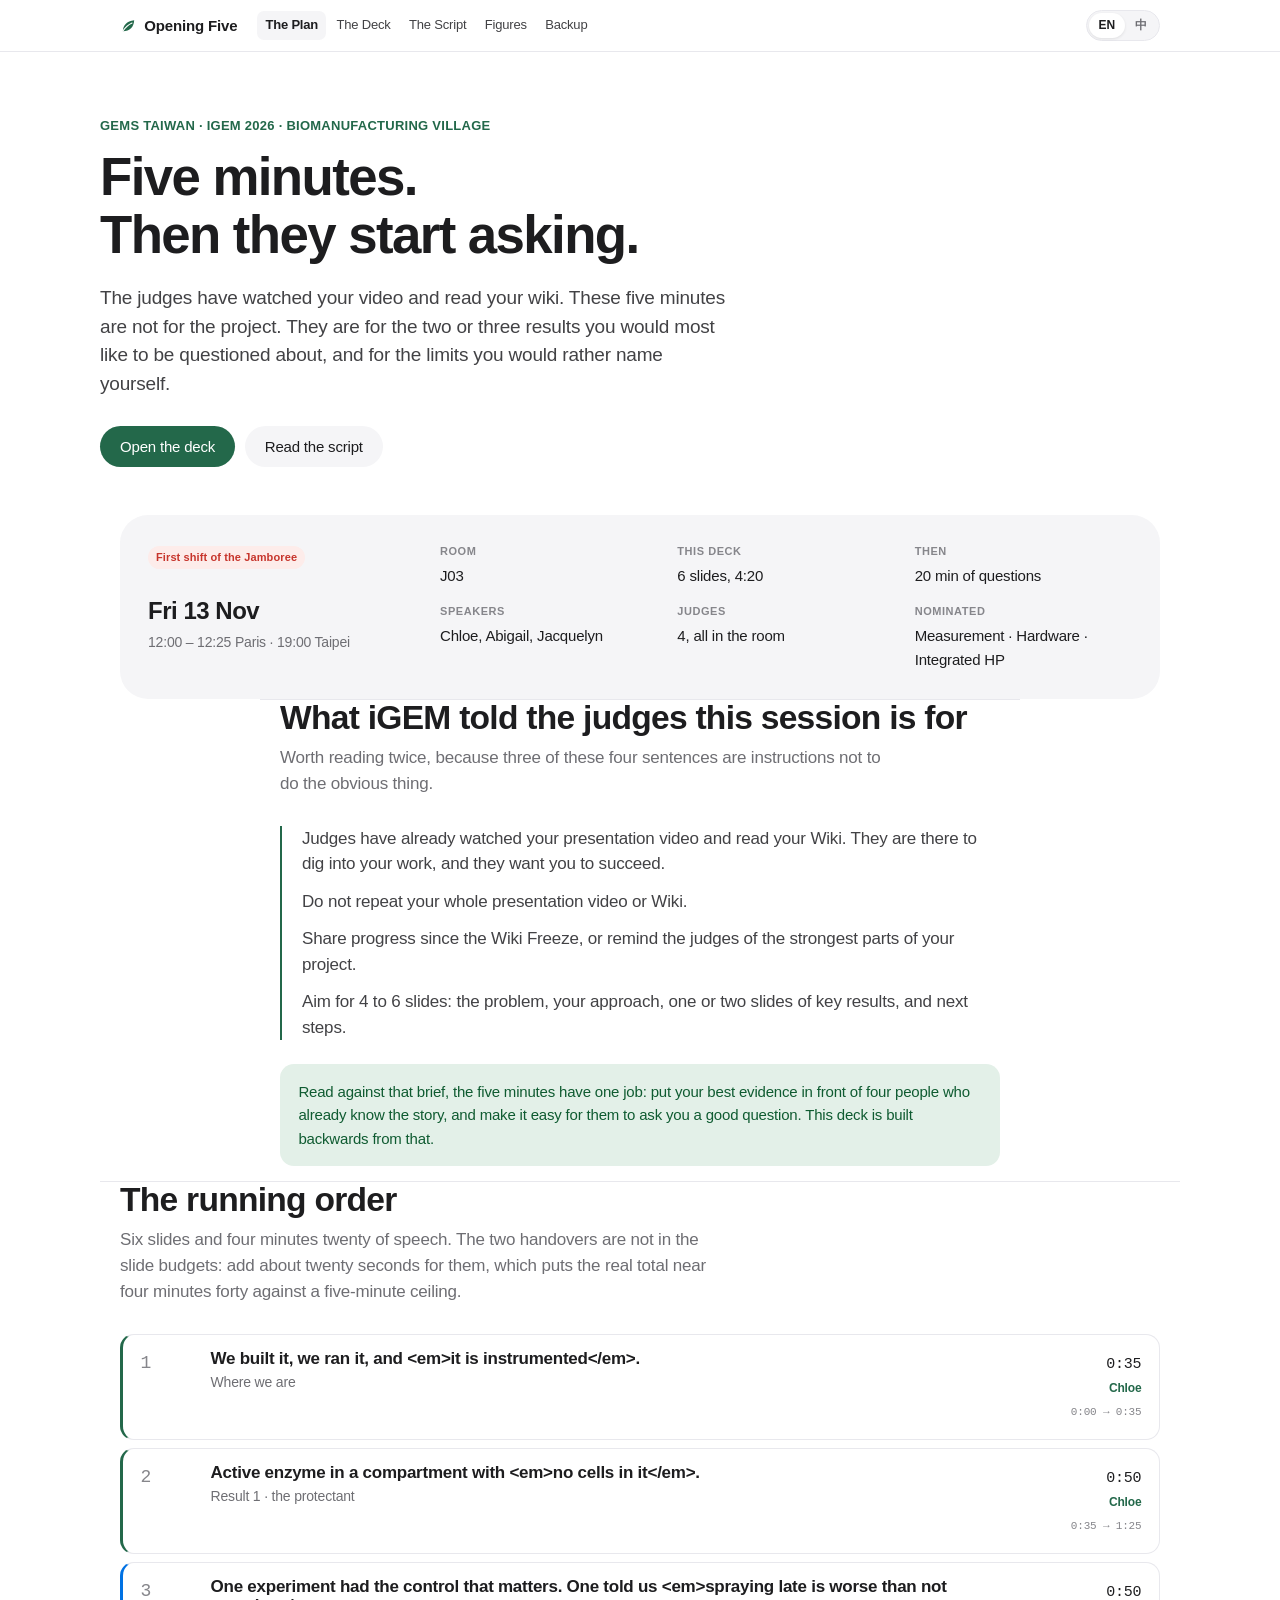
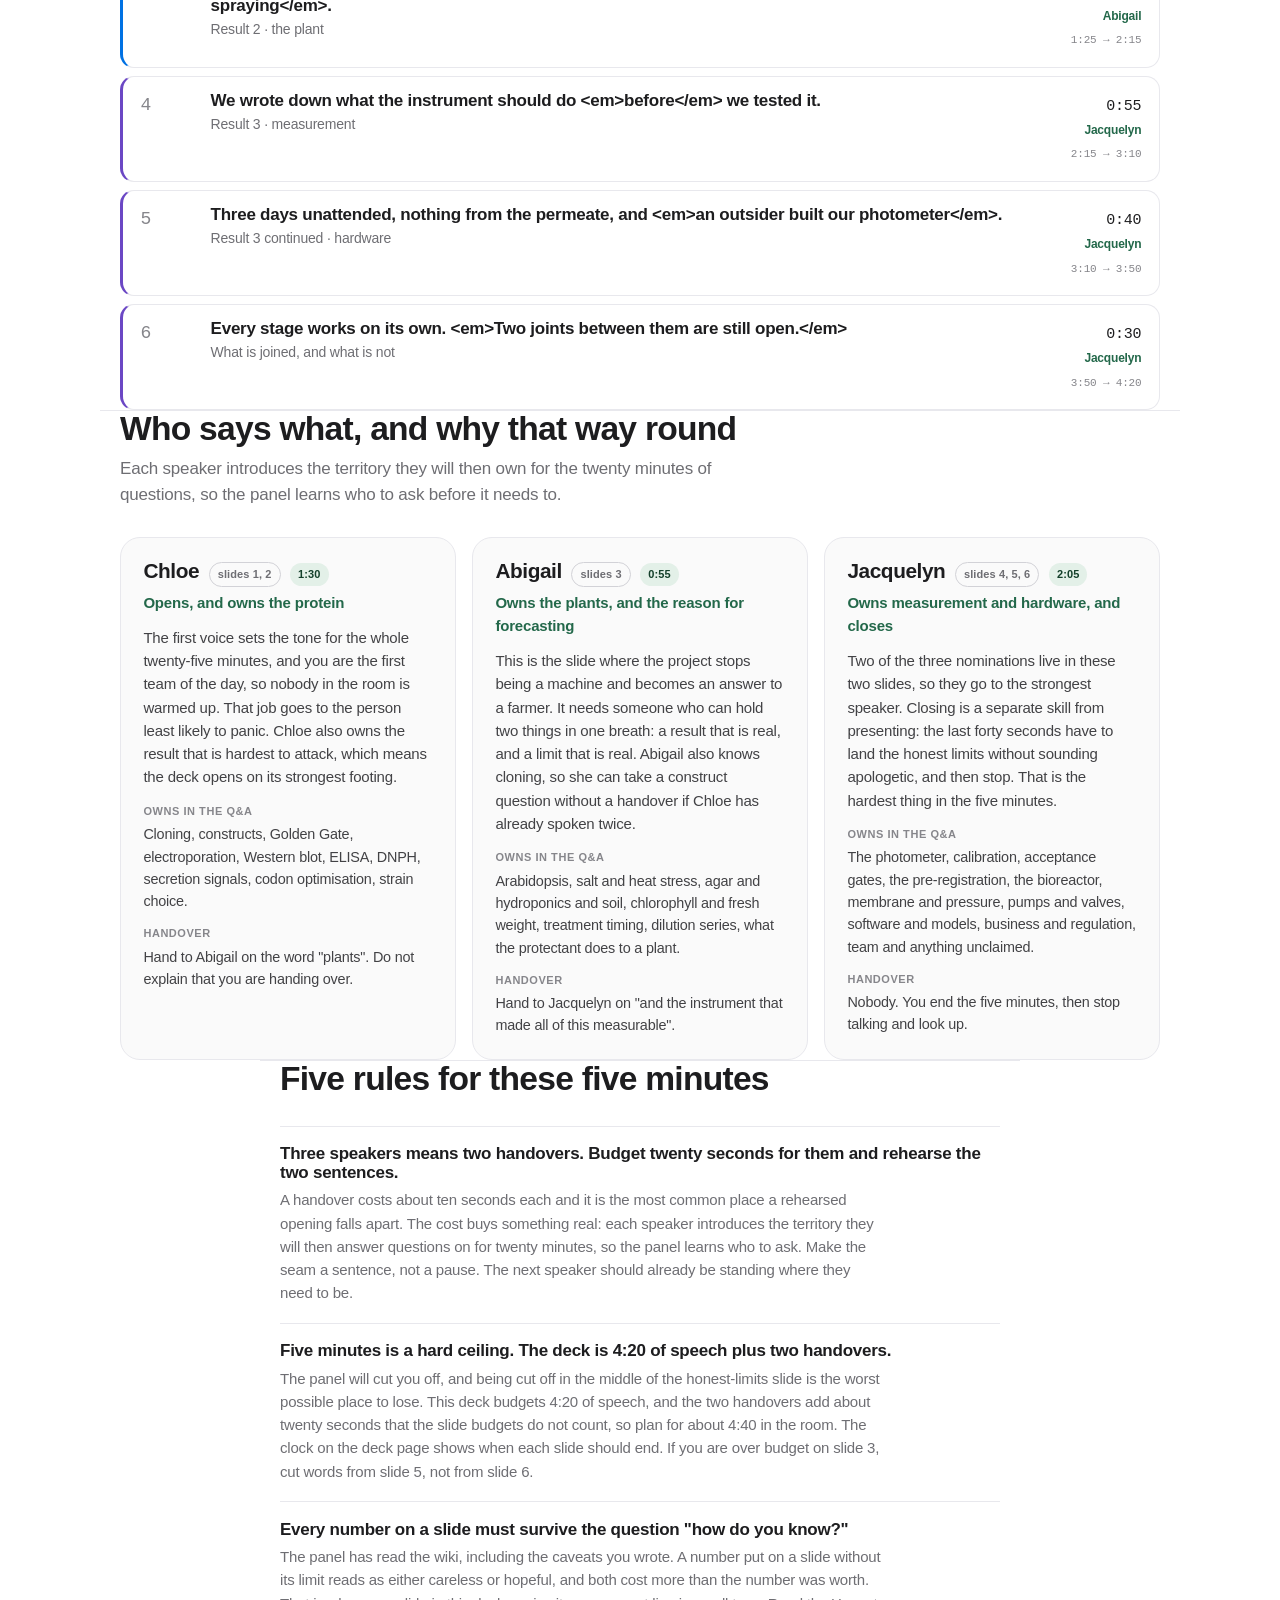
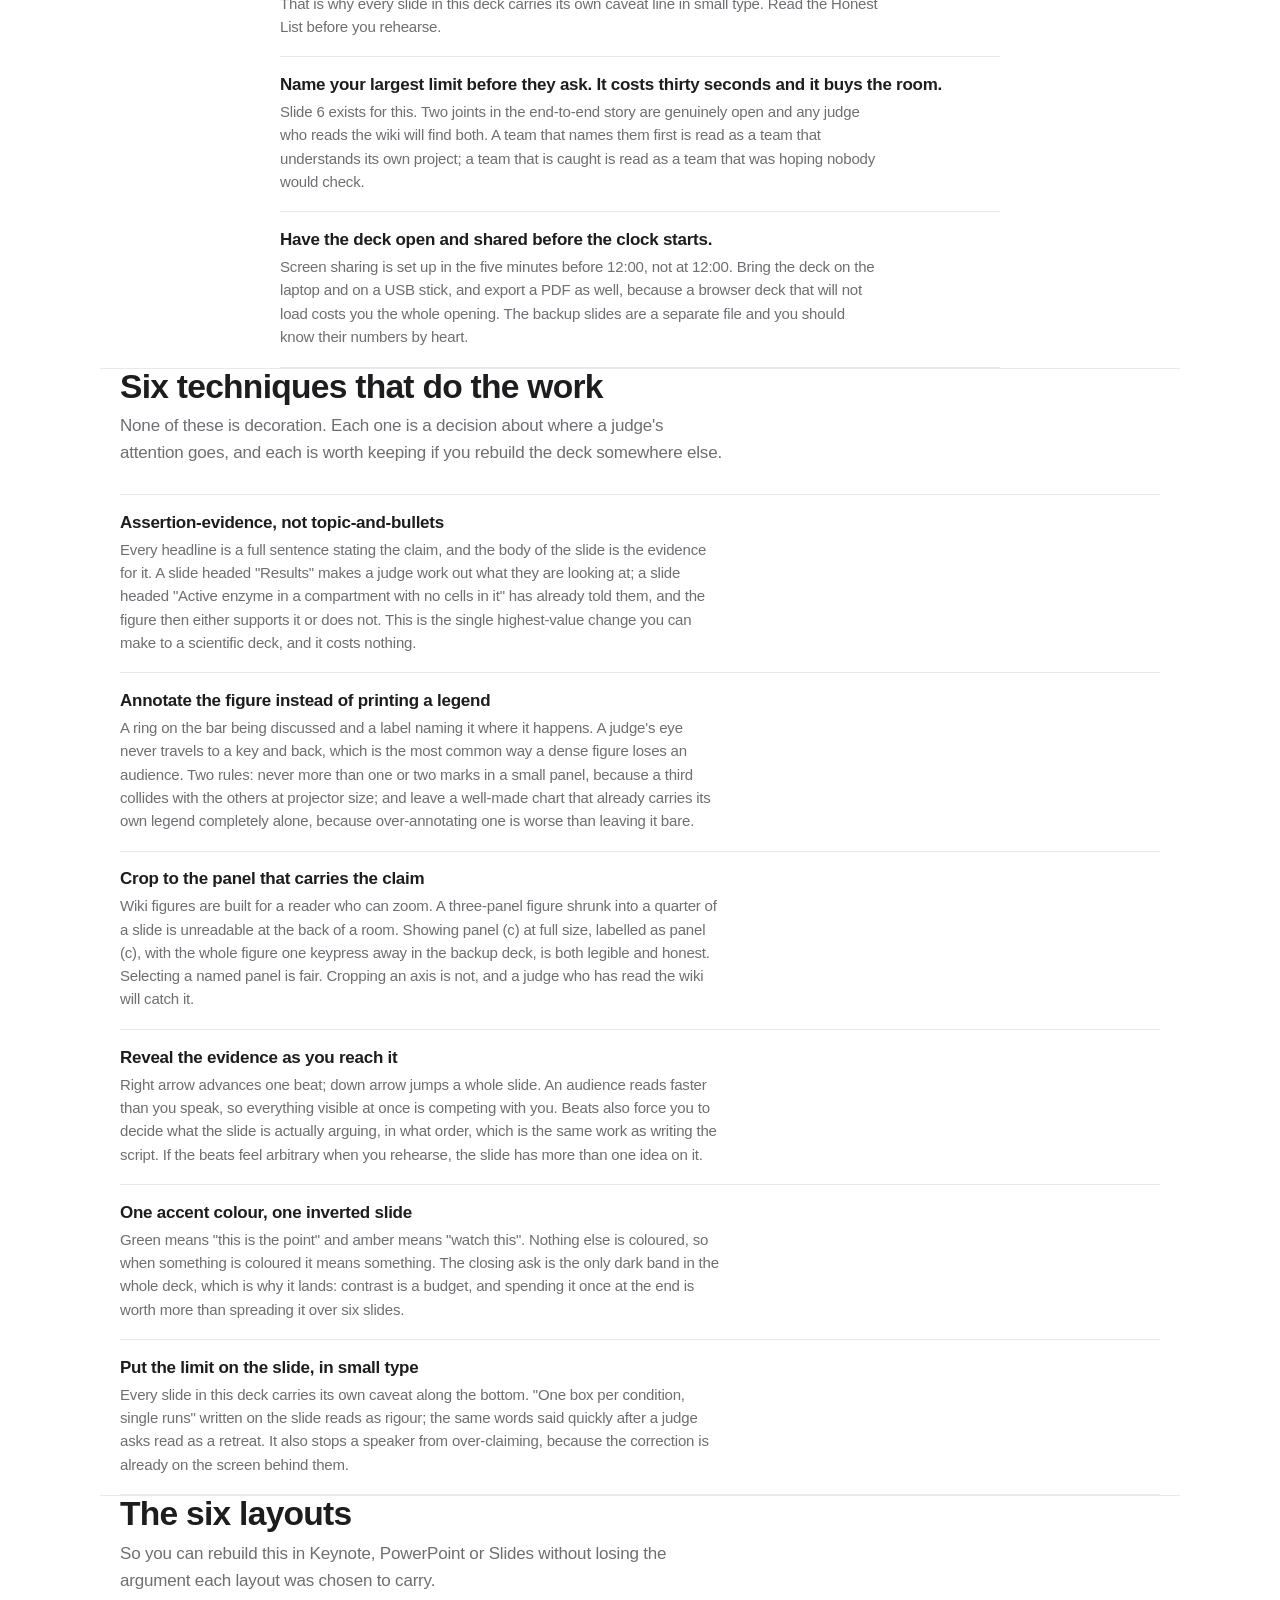
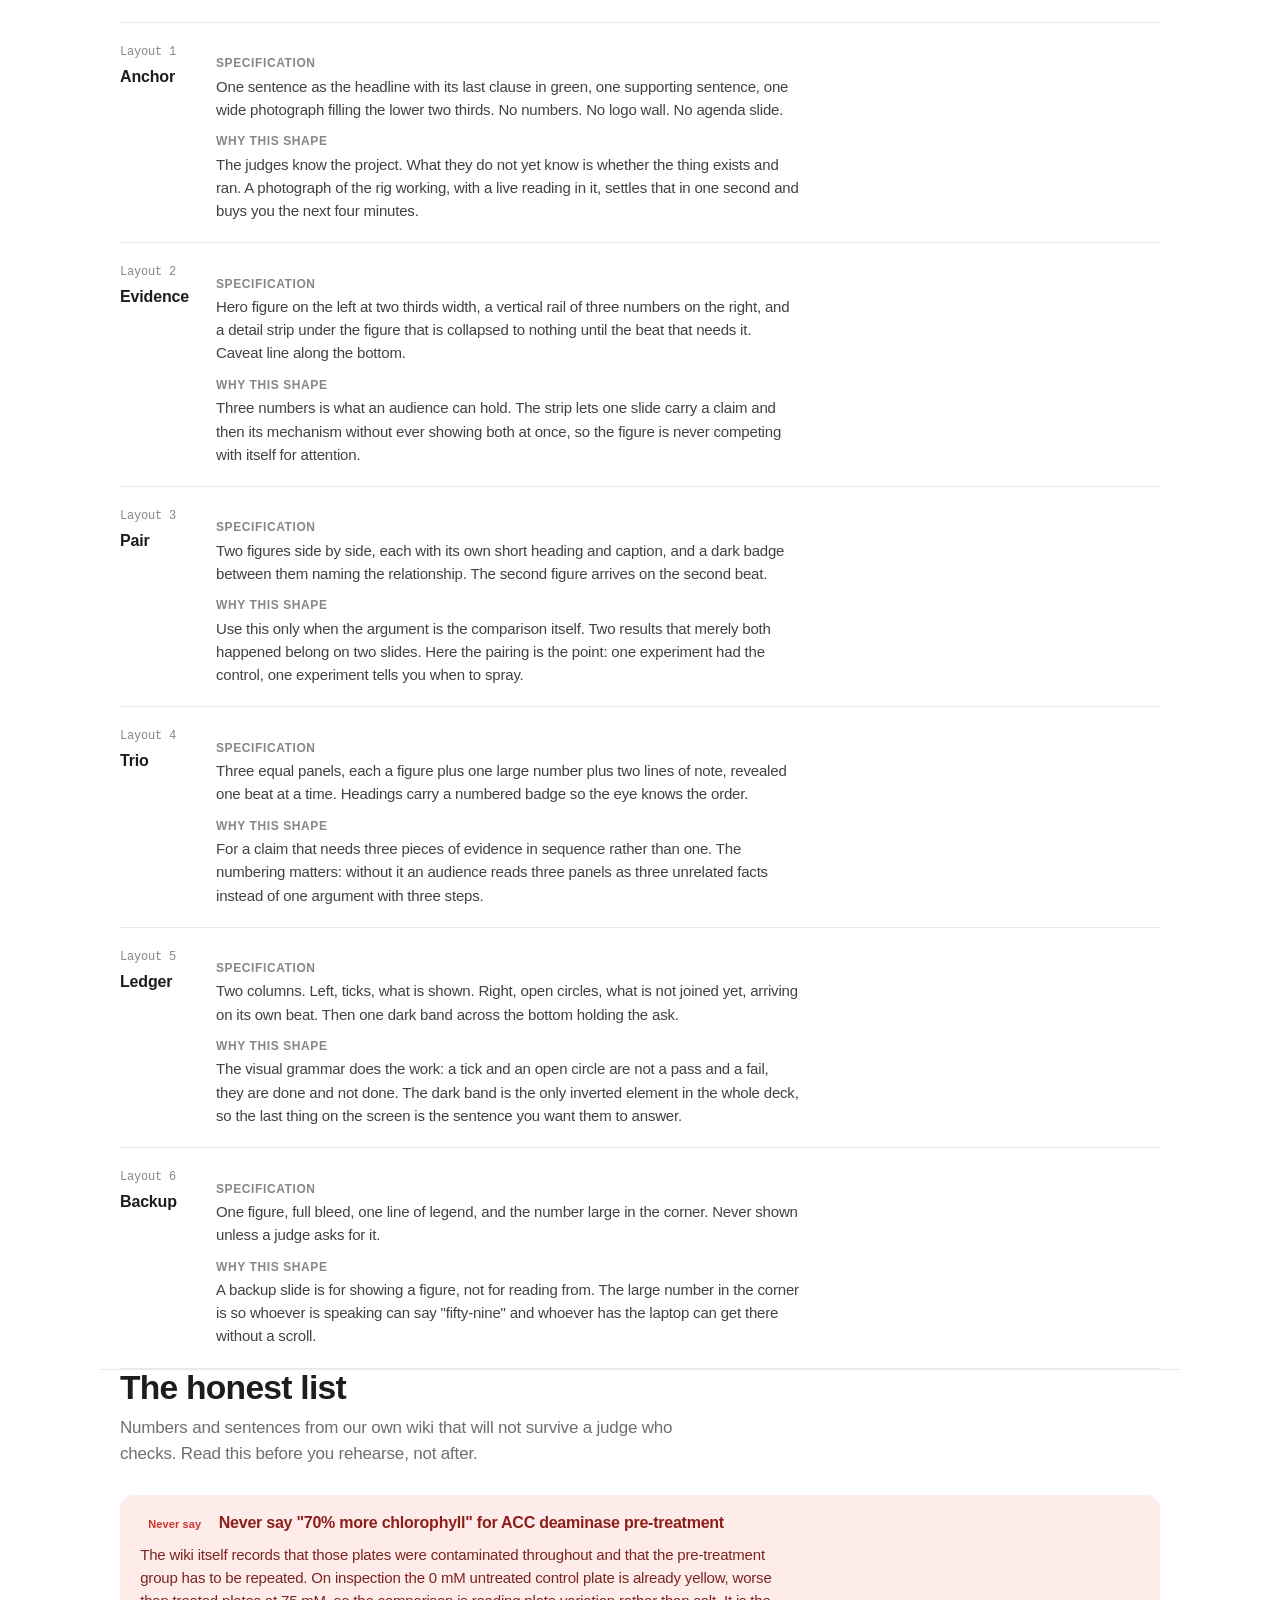
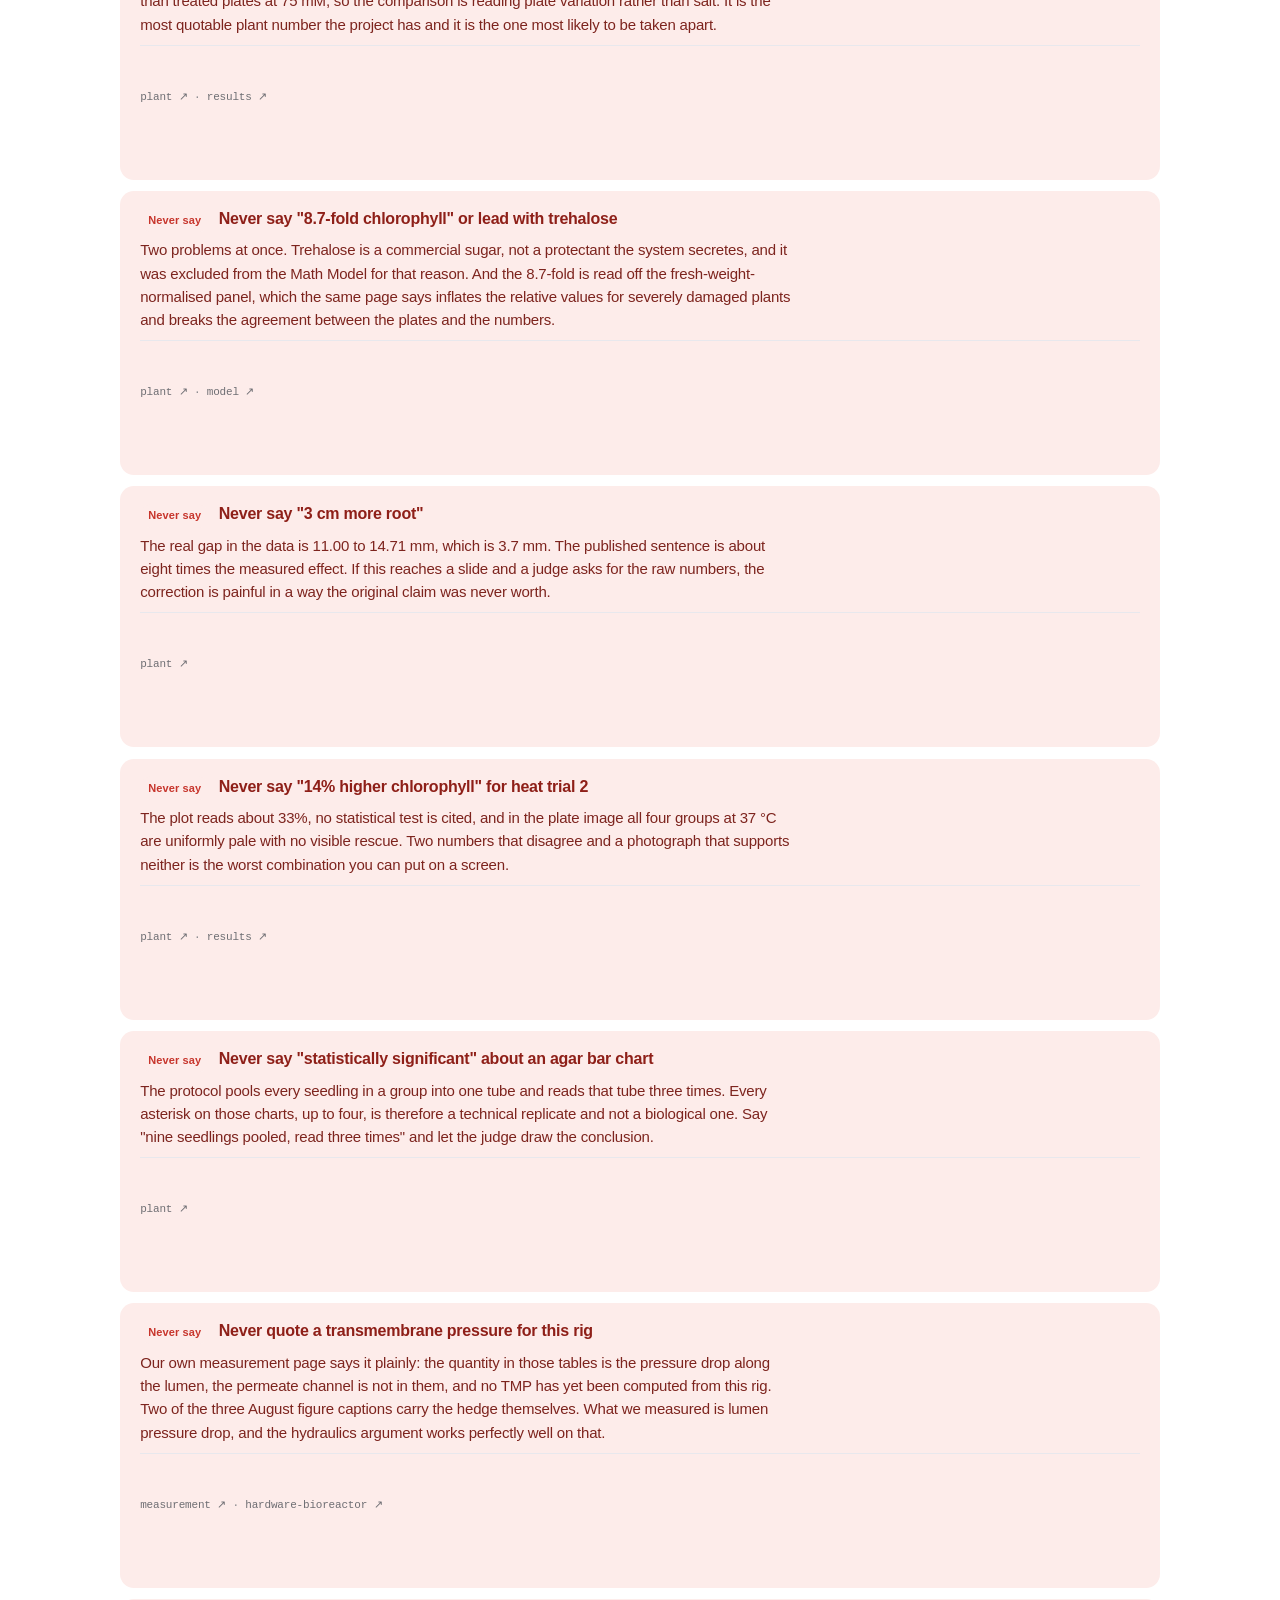
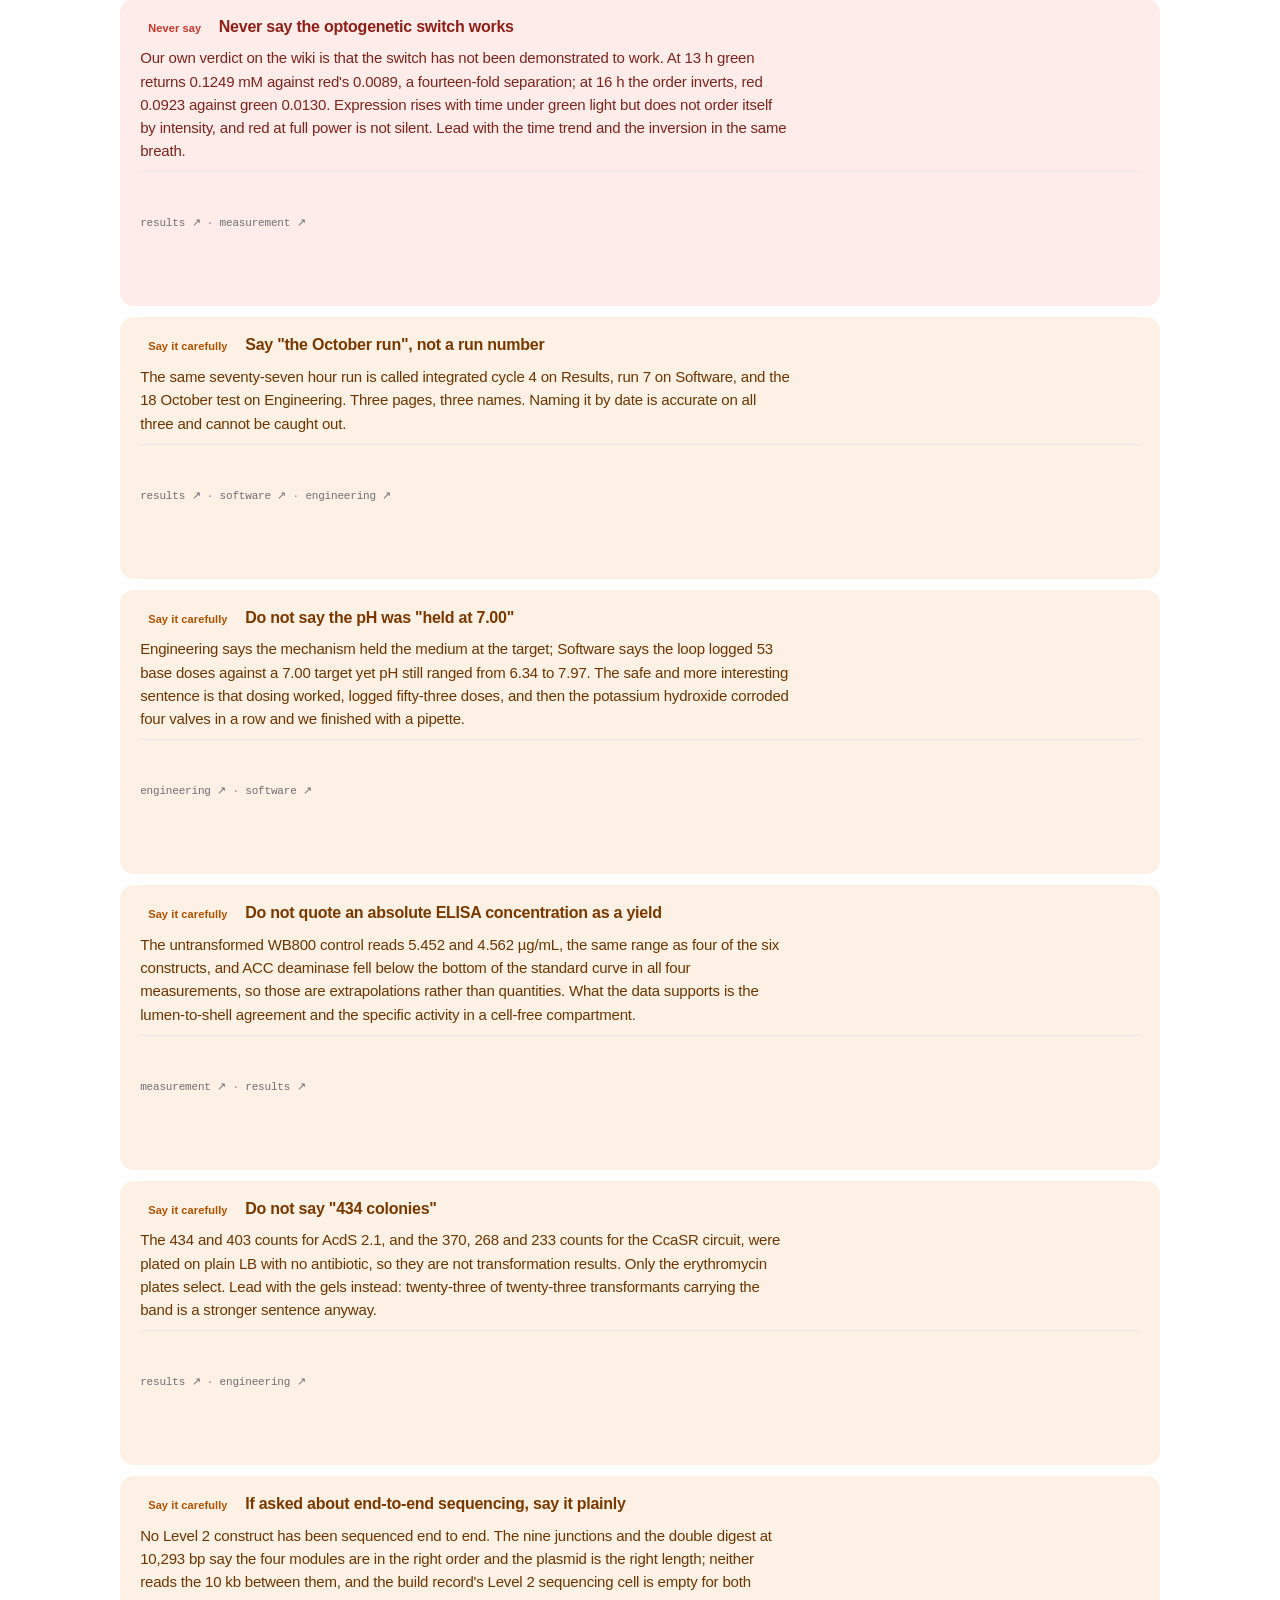
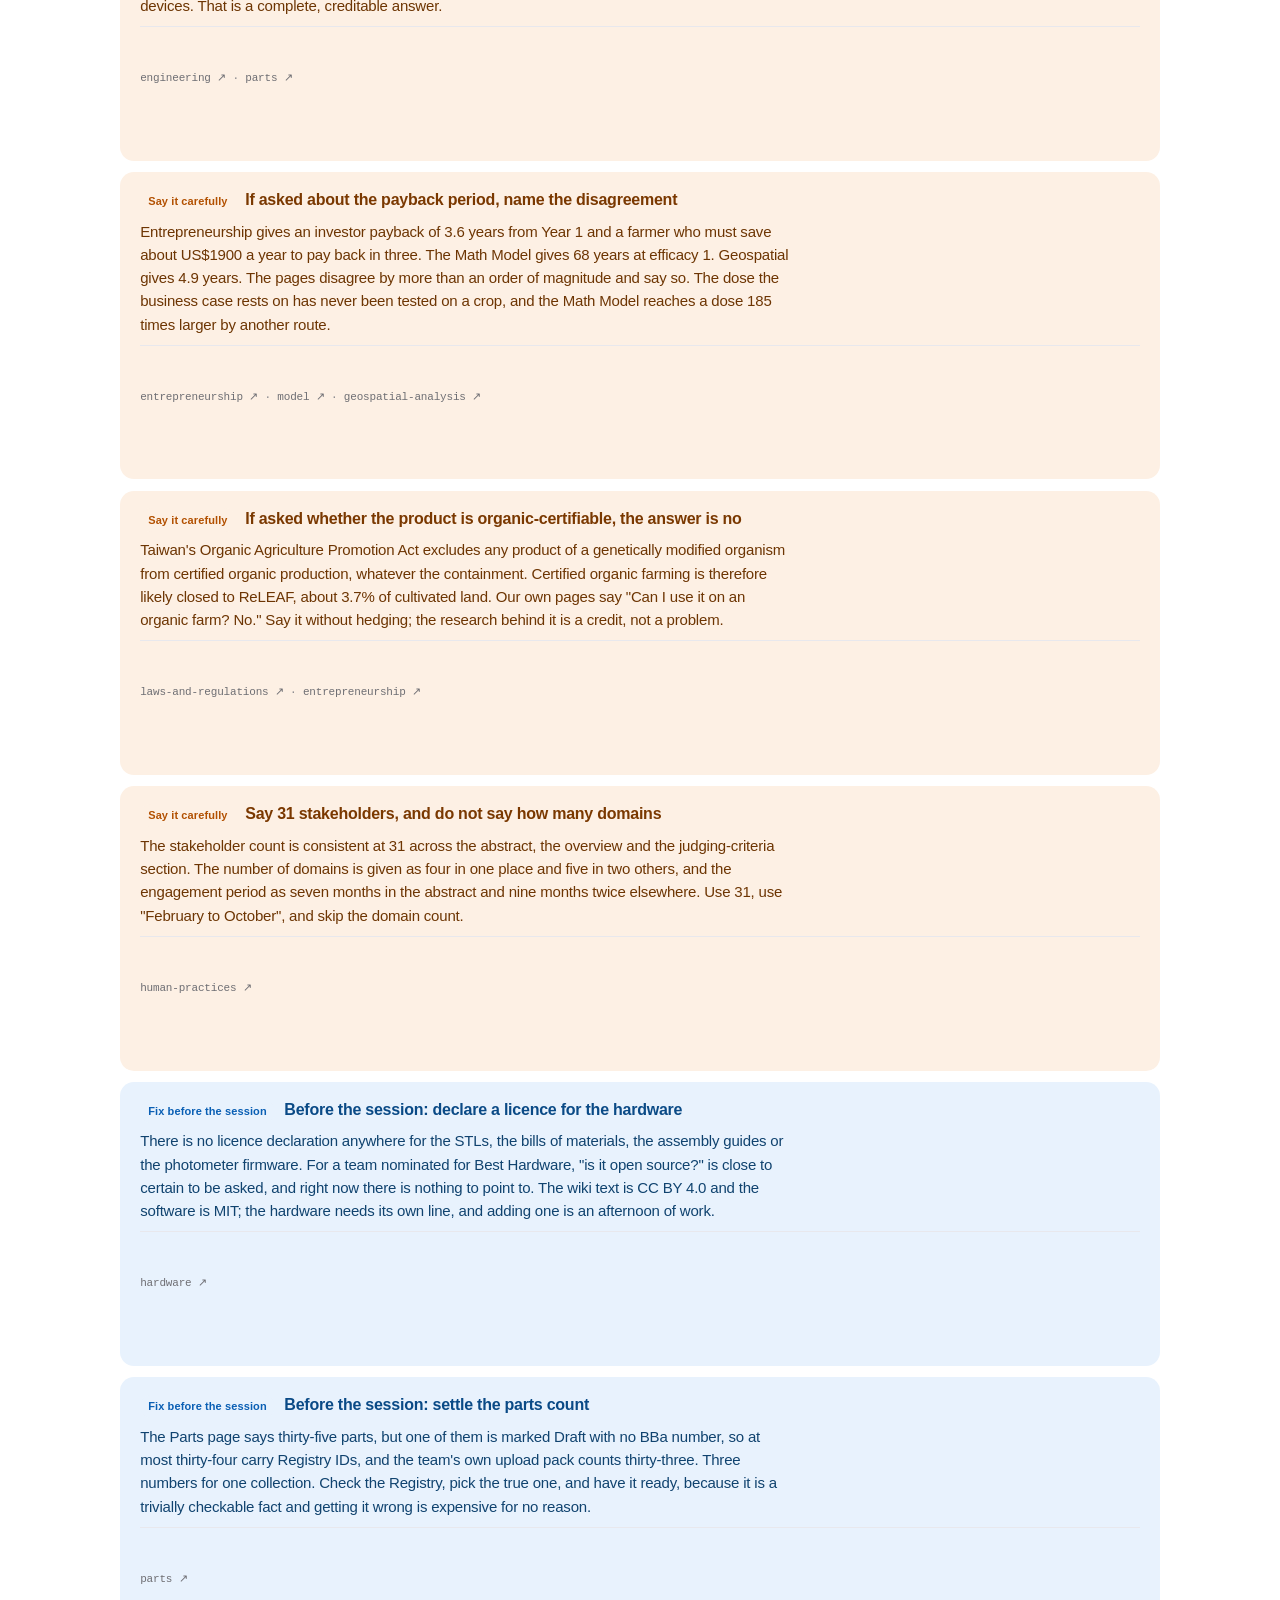
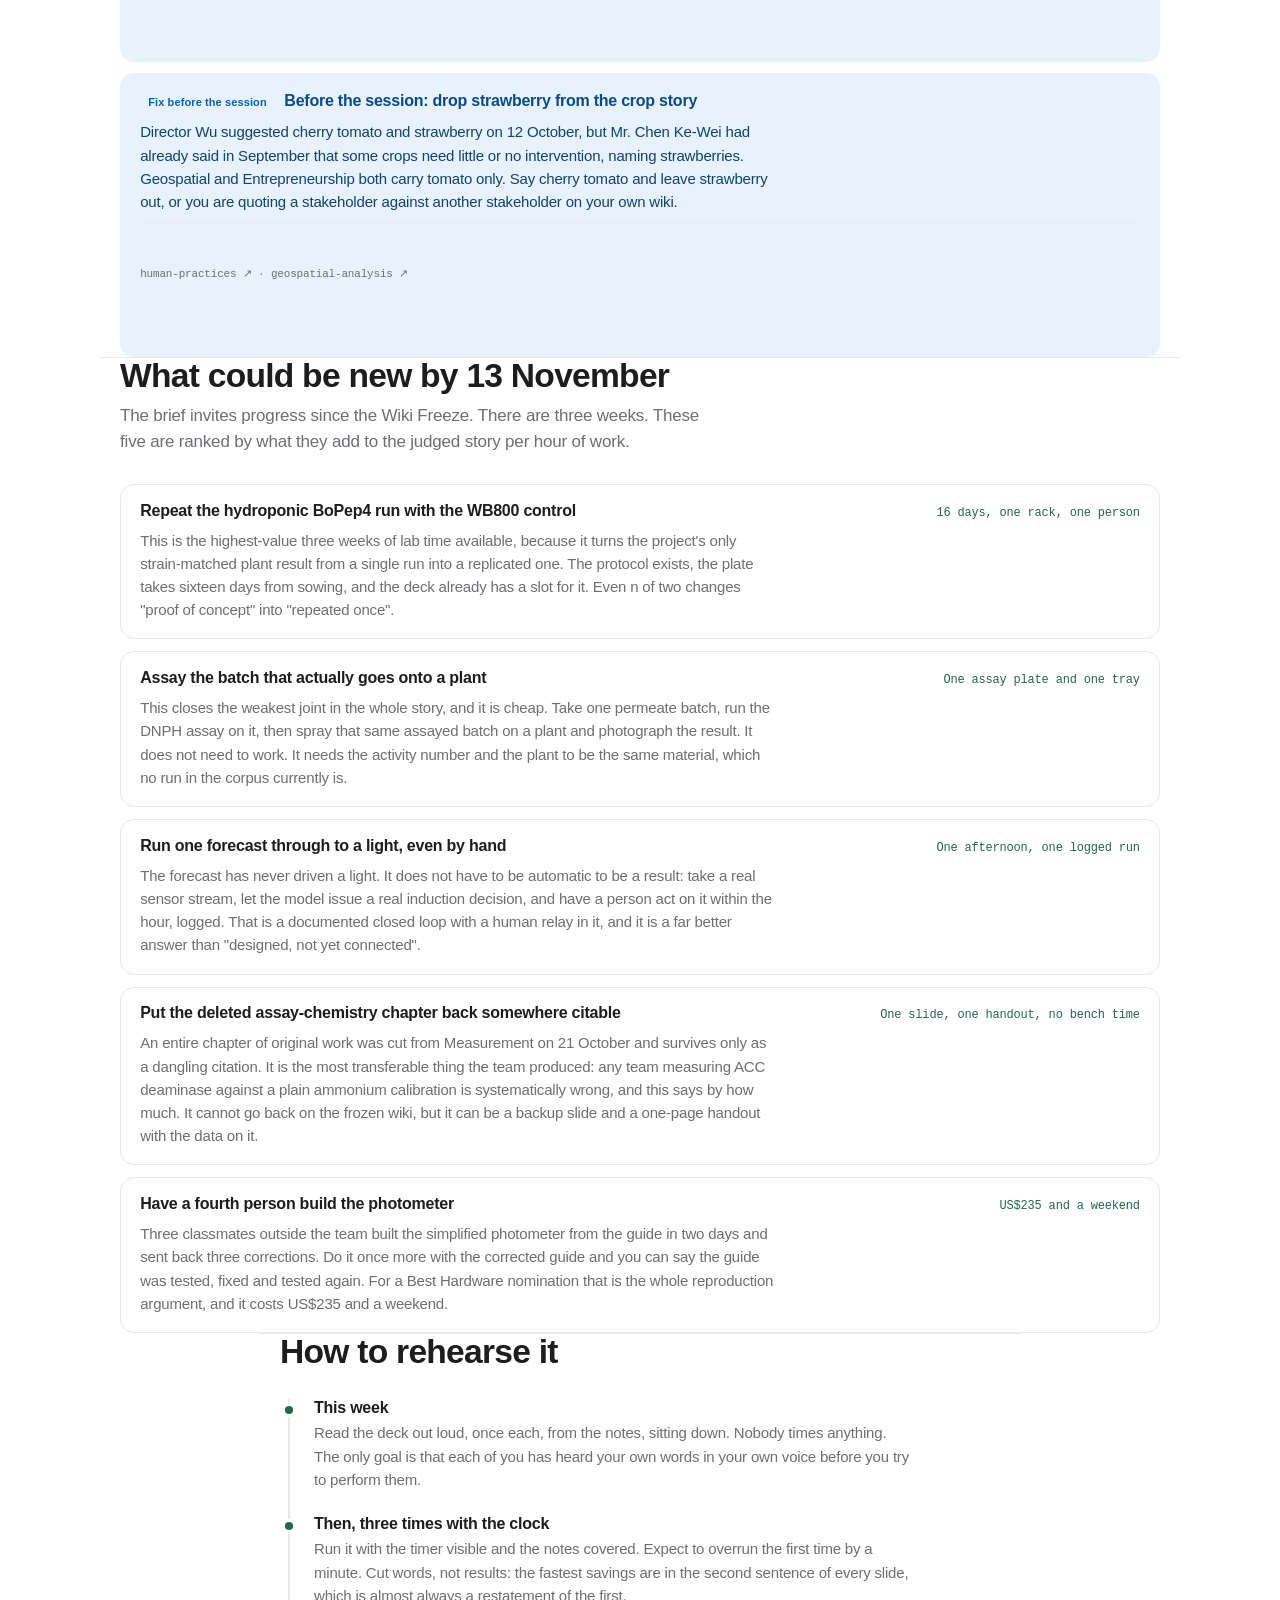
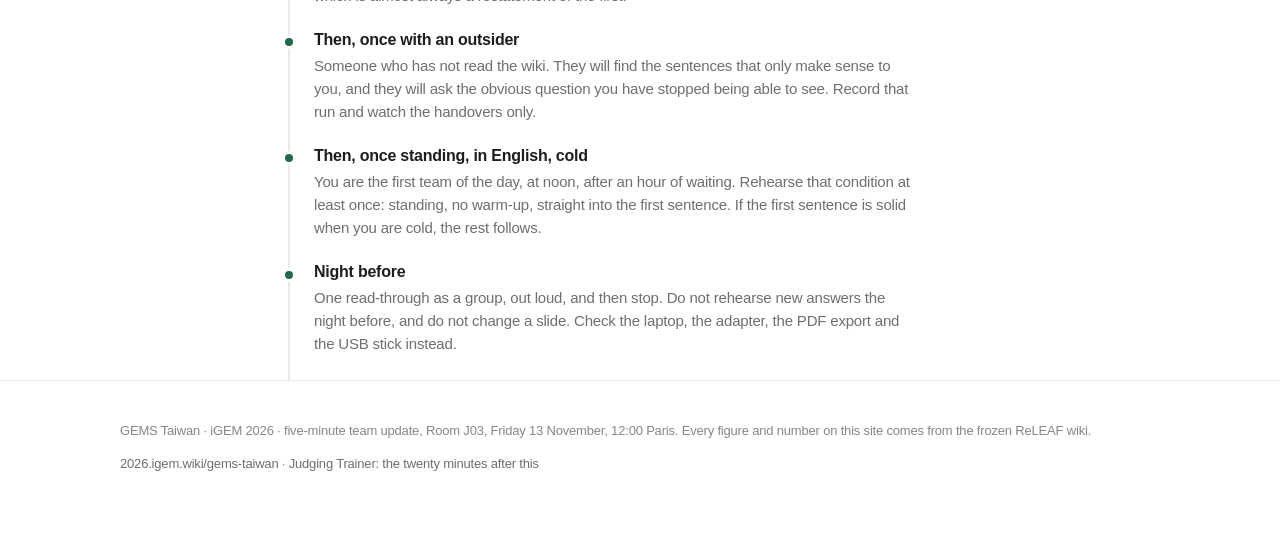
==== commit 64f0360d: "Build every slide harder: crops, annotation, beats, and 57 backups The deck engine gains three capab" ====
--- a/docs/index.html
+++ b/docs/index.html
@@ -84,6 +84,15 @@
 
 <section class="wrap">
   <div class="sec-head">
+    <h2 data-en="Six techniques that do the work" data-zh="撐起這份投影片的六個技巧"></h2>
+    <p data-en="None of these is decoration. Each one is a decision about where a judge's attention goes, and each is worth keeping if you rebuild the deck somewhere else."
+       data-zh="這裡沒有一項是裝飾。每一項都是在決定評審的注意力往哪裡去，而且如果你們在別的工具重做這份投影片，每一項都值得保留。"></p>
+  </div>
+  <div class="rules" id="techniques"></div>
+</section>
+
+<section class="wrap">
+  <div class="sec-head">
     <h2 data-en="The six layouts" data-zh="六種版面"></h2>
     <p data-en="So you can rebuild this in Keynote, PowerPoint or Slides without losing the argument each layout was chosen to carry."
        data-zh="這樣你們在 Keynote、PowerPoint 或 Google Slides 重做時，不會丟掉每個版面原本要承載的論證。"></p>
@@ -178,6 +187,13 @@
     document.getElementById('rules').innerHTML = h;
 
     h = '';
+    for (i = 0; i < CONTENT.techniques.length; i++) {
+      var tq = CONTENT.techniques[i];
+      h += '<div class="rule"><h3>' + S.esc(S.t(tq, 'head')) + '</h3><p>' + S.esc(S.t(tq, 'body')) + '</p></div>';
+    }
+    document.getElementById('techniques').innerHTML = h;
+
+    h = '';
     for (i = 0; i < CONTENT.layouts.length; i++) {
       var l = CONTENT.layouts[i];
       h += '<div class="ly"><div class="ly-n">' + (S.lang === 'zh' ? '版面 ' : 'Layout ') + l.n +
